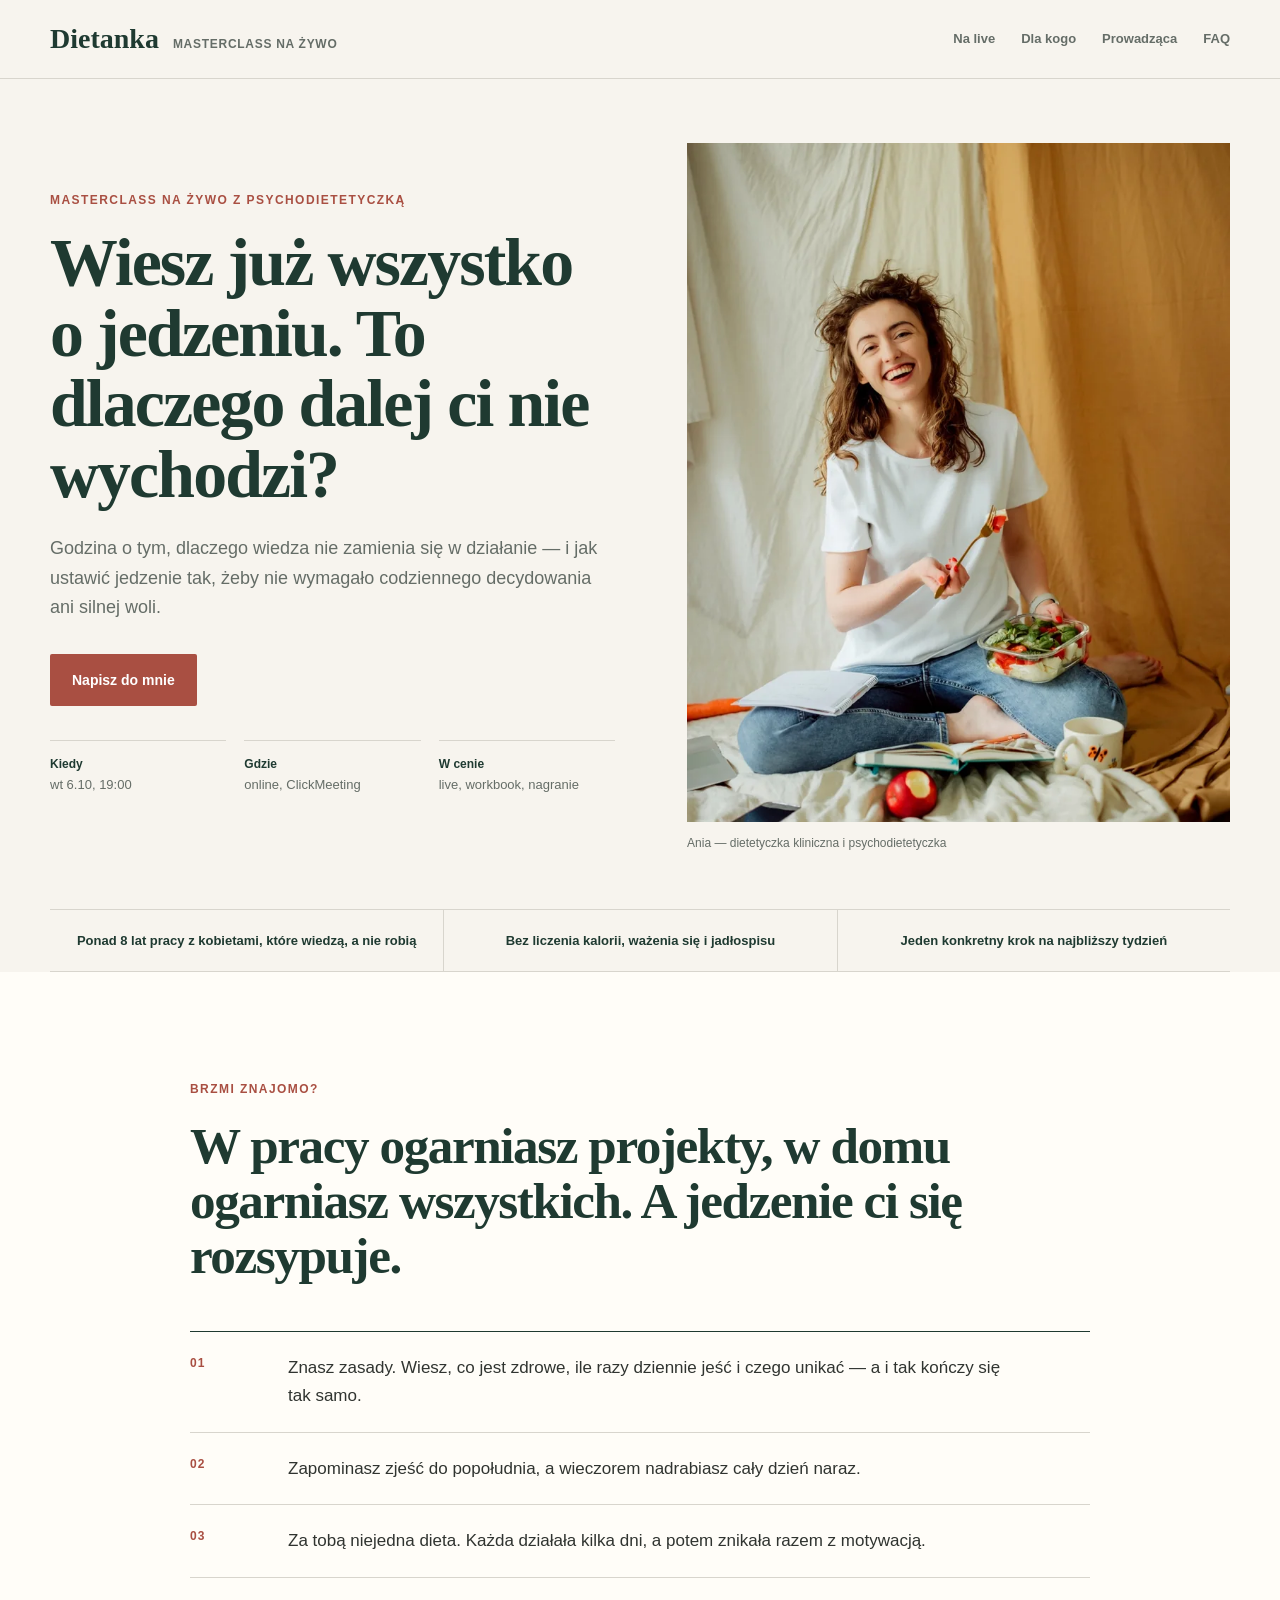
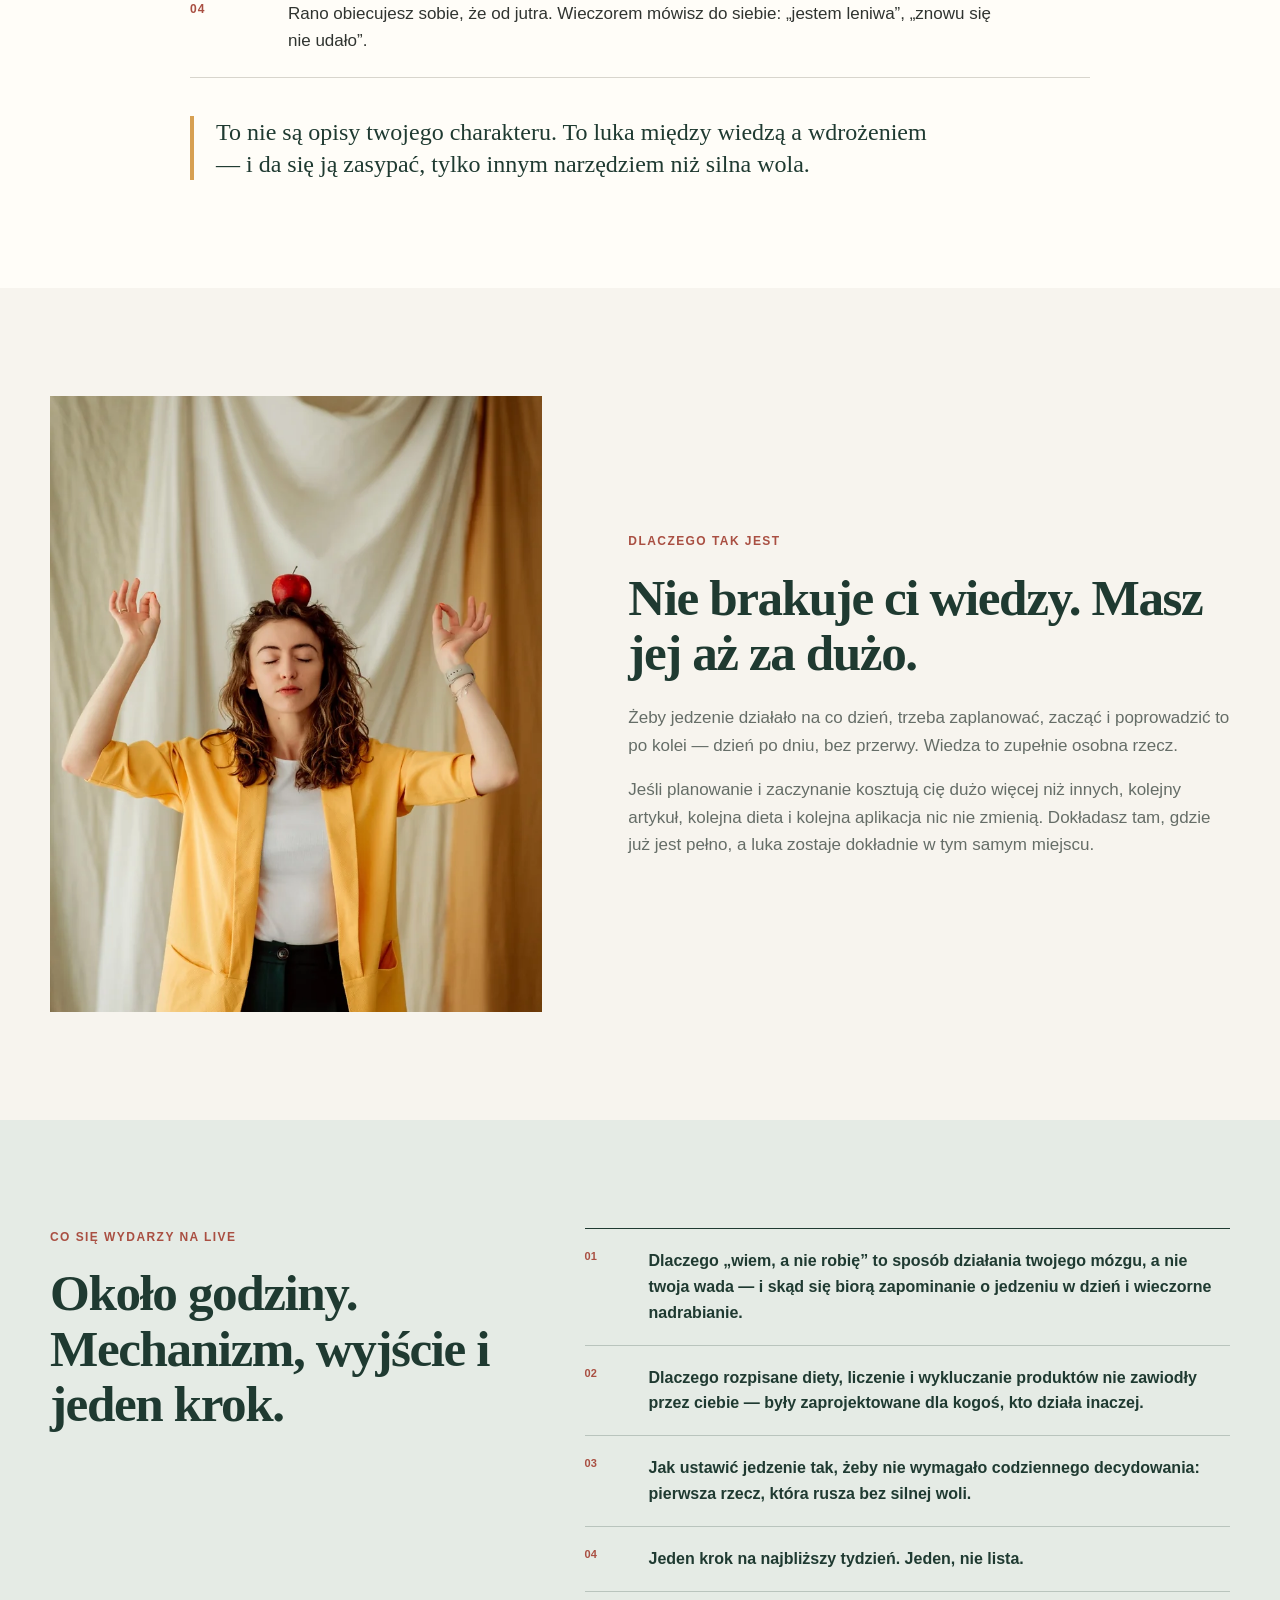
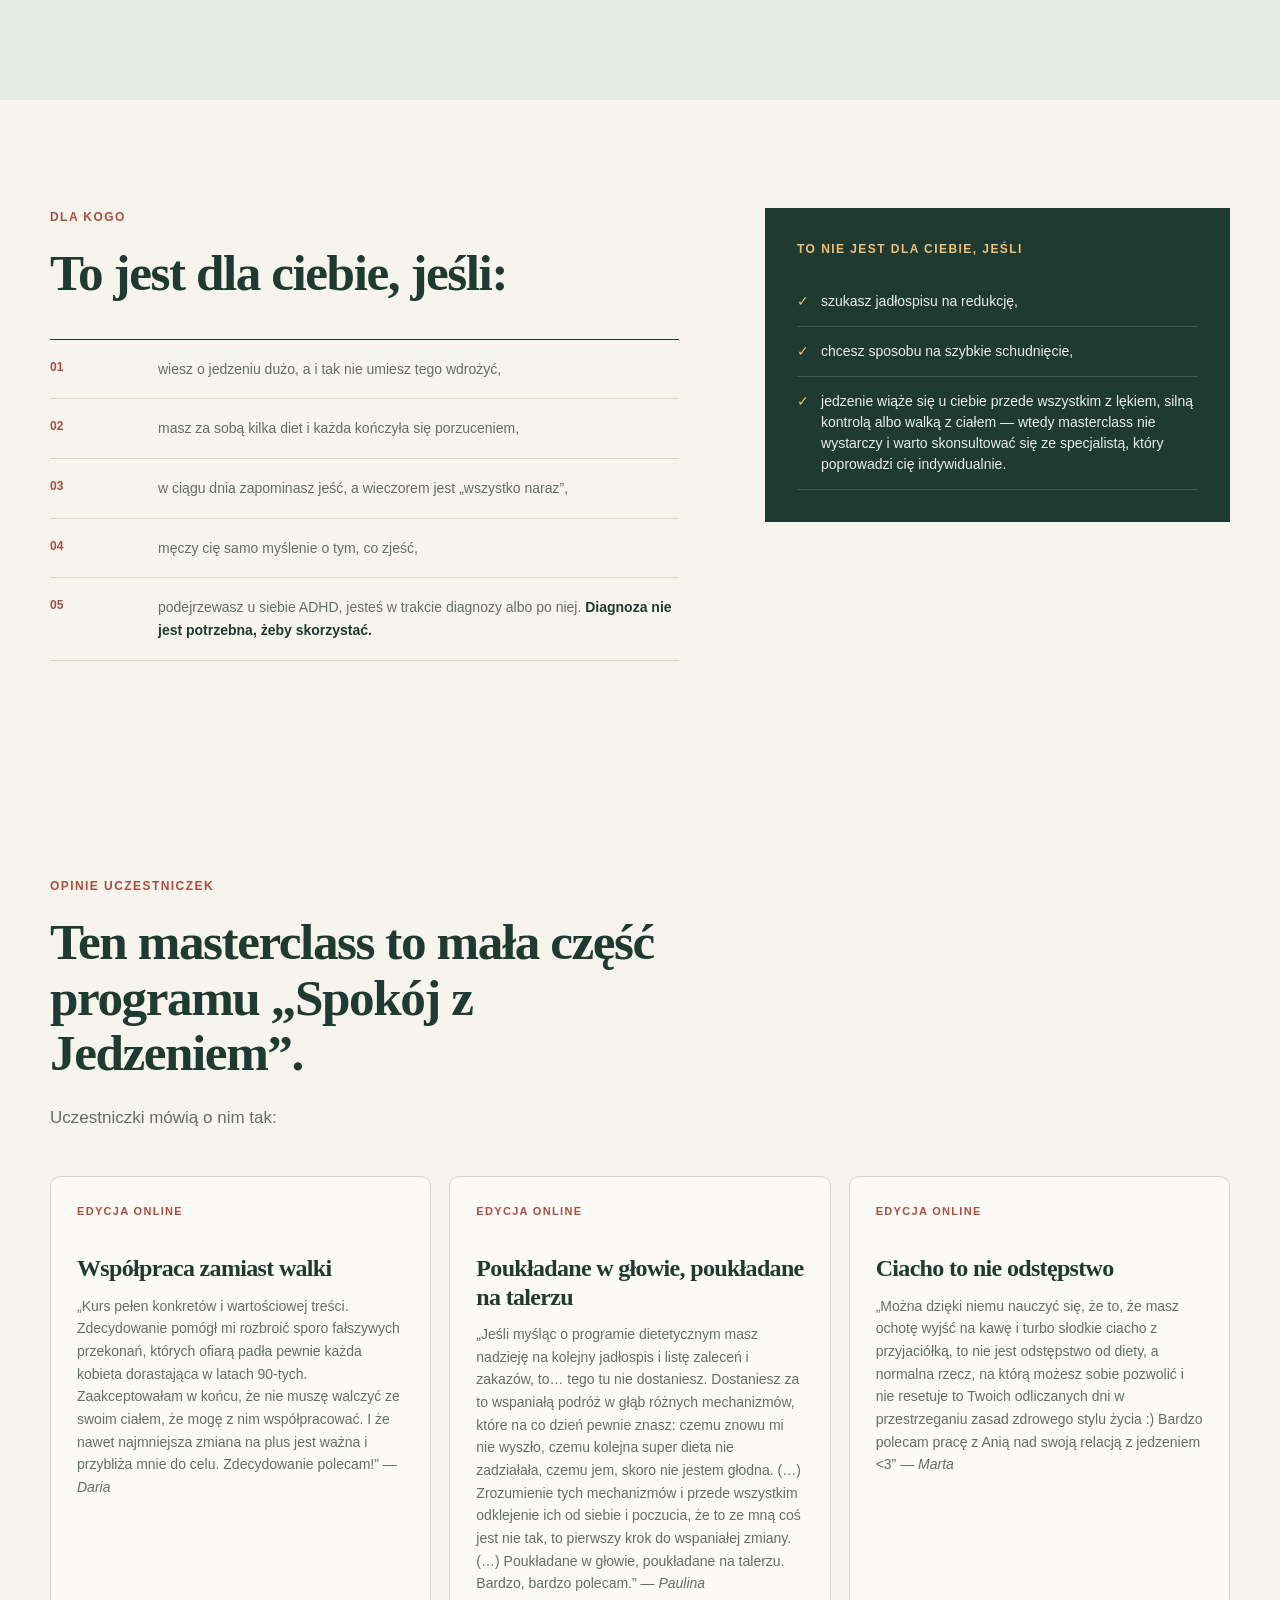
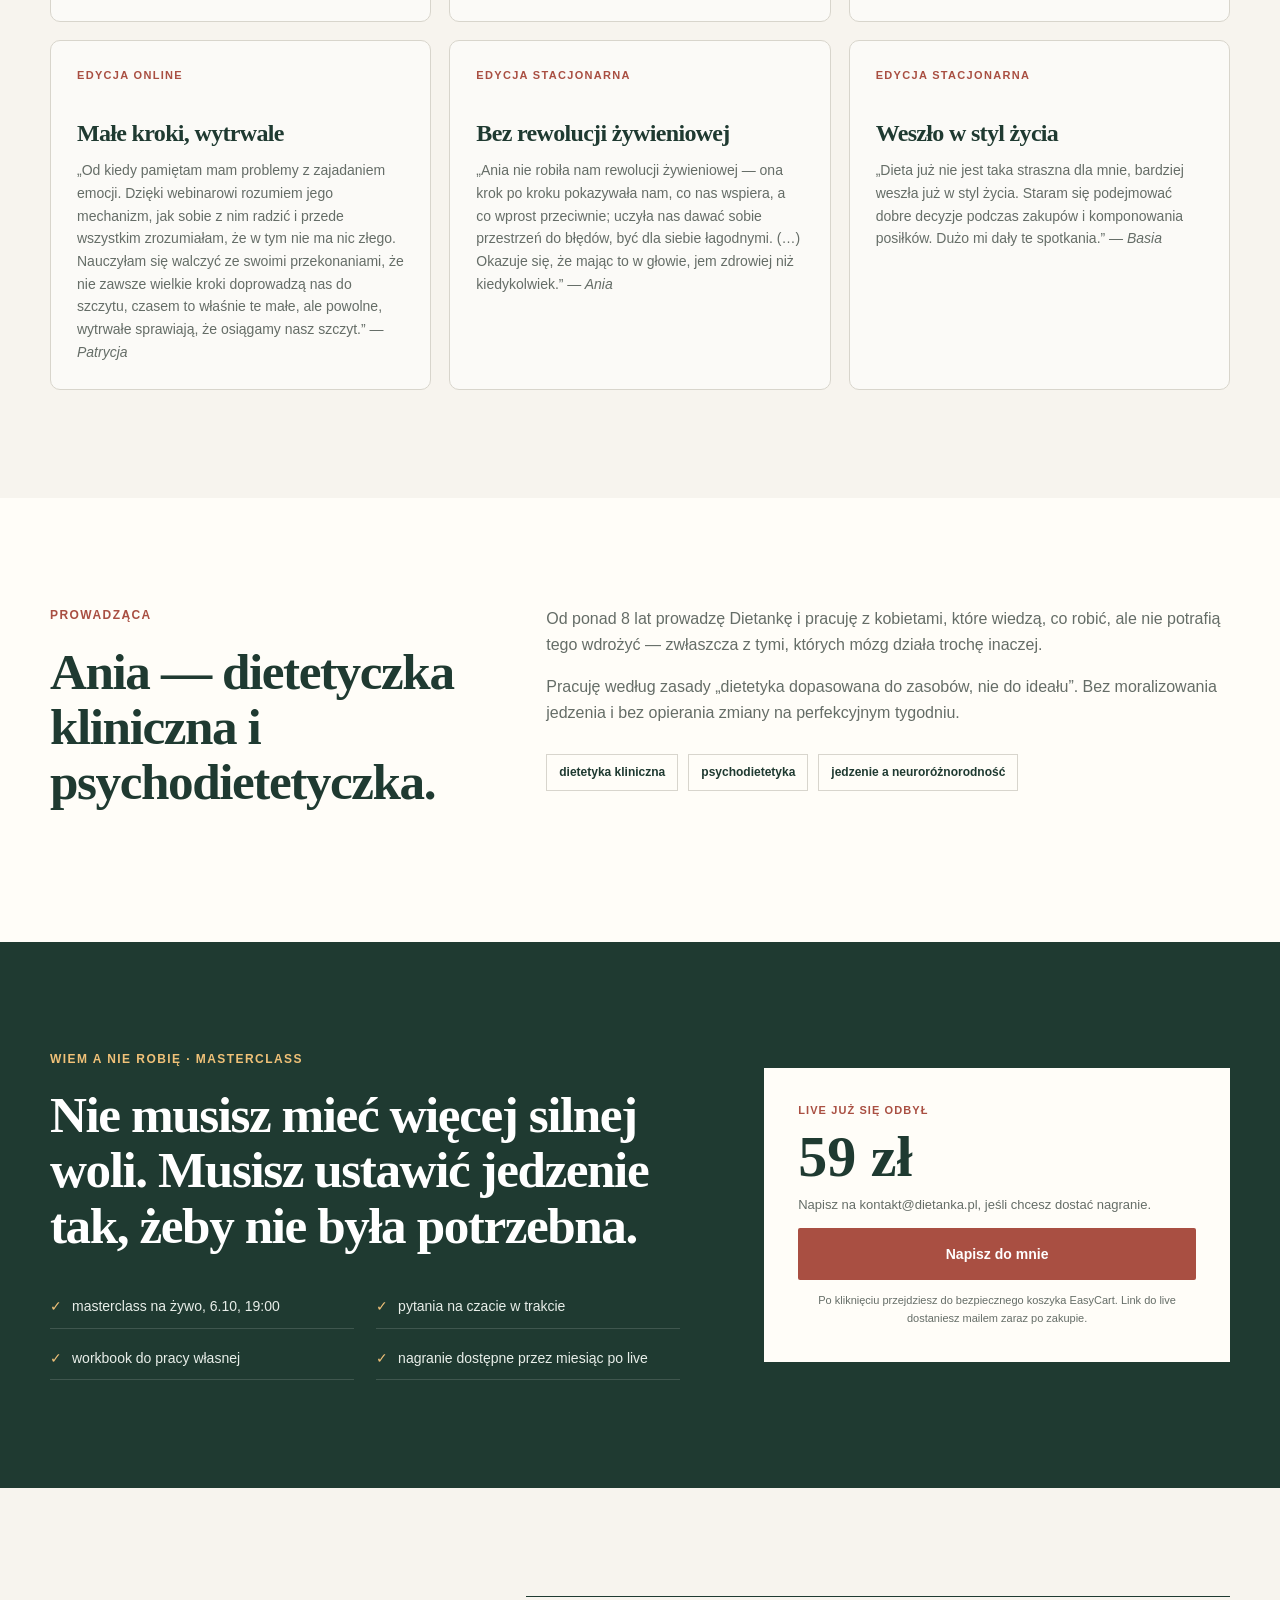
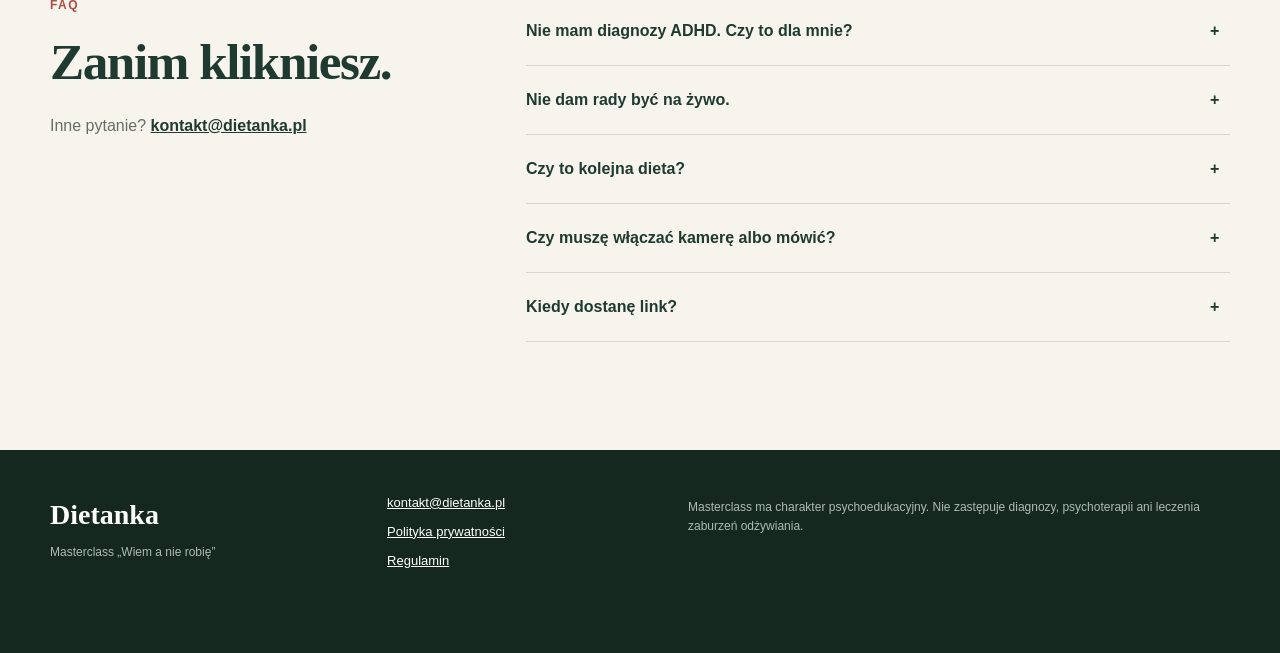
==== masterclass/index.html @ 32887869 "Dodaj landing masterclassu Wiem a nie robię (6.10)" ====
<!doctype html>
<html lang="pl">
<head>
  <meta charset="utf-8">
  <meta name="viewport" content="width=device-width, initial-scale=1">
  <meta name="theme-color" content="#1f3a31">
  <meta name="description" content="Masterclass na żywo z psychodietetyczką: dlaczego wiesz, co jeść, a dalej ci nie wychodzi. Wtorek 6.10, 19:00, online. 59 zł z workbookiem i nagraniem.">
  <meta property="og:title" content="Wiesz już wszystko o jedzeniu. To dlaczego dalej ci nie wychodzi?">
  <meta property="og:description" content="Masterclass na żywo · wt 6.10, 19:00 · online · 59 zł (workbook i nagranie w cenie).">
  <meta property="og:type" content="website">
  <meta property="og:image" content="https://ankasad-gif.github.io/szj/assets/ania-hero-1024.webp">
  <title>Wiem a nie robię — masterclass na żywo | Dietanka</title>
  <style>
:root {
  --bg: #f7f4ee;
  --paper: #fffdf8;
  --ink: #1f3a31;
  --text: #303430;
  --muted: #656d67;
  --line: #d8d5cd;
  --accent: #a94f42;
  --accent-dark: #873e34;
  --honey: #d7a052;
  --soft-green: #e5ebe5;
  --display: "Iowan Old Style", "Palatino Linotype", "Book Antiqua", Georgia, serif;
  --sans: Inter, ui-sans-serif, -apple-system, BlinkMacSystemFont, "Segoe UI", sans-serif;
  --shell: min(100% - 64px, 1180px);
  --radius: 2px;
}

* { box-sizing: border-box; }
html { scroll-behavior: smooth; }
body {
  margin: 0;
  background: var(--bg);
  color: var(--text);
  font-family: var(--sans);
  line-height: 1.62;
  -webkit-font-smoothing: antialiased;
}
img { display: block; width: 100%; height: auto; }
a { color: inherit; }
button, input, textarea, select { font: inherit; }

.skip-link {
  position: fixed;
  z-index: 999;
  left: 16px;
  top: 16px;
  padding: 10px 14px;
  background: white;
  color: var(--ink);
  transform: translateY(-160%);
}
.skip-link:focus { transform: translateY(0); }

.shell { width: var(--shell); margin-inline: auto; }
.narrow-shell { max-width: 900px; }
.section { padding: 108px 0; }

.eyebrow {
  margin: 0 0 18px;
  color: var(--accent);
  font-size: 12px;
  font-weight: 800;
  letter-spacing: .12em;
  text-transform: uppercase;
}
.eyebrow-light { color: #f0c178; }
h1, h2, h3, p { margin-top: 0; }
h1, h2, h3 {
  color: var(--ink);
  font-family: var(--display);
  font-weight: 700;
  letter-spacing: -.028em;
}
h1 {
  max-width: 720px;
  margin-bottom: 24px;
  font-size: clamp(46px, 5.3vw, 74px);
  line-height: 1.04;
}
h2 {
  max-width: 760px;
  margin-bottom: 24px;
  font-size: clamp(34px, 4vw, 54px);
  line-height: 1.08;
}
h3 { font-size: 26px; line-height: 1.18; }

.site-header {
  position: relative;
  z-index: 20;
  border-bottom: 1px solid var(--line);
  background: rgba(247,244,238,.94);
  backdrop-filter: blur(8px);
}
.header-inner {
  display: flex;
  align-items: center;
  justify-content: space-between;
  min-height: 78px;
}
.brand { display: flex; align-items: baseline; gap: 14px; text-decoration: none; }
.brand-word { color: var(--ink); font-family: var(--display); font-size: 28px; font-weight: 700; }
.brand-sub { color: var(--muted); font-size: 12px; font-weight: 700; letter-spacing: .06em; text-transform: uppercase; }
.nav { display: flex; gap: 26px; }
.nav a { color: var(--muted); font-size: 13px; font-weight: 700; text-decoration: none; }
.nav a:hover { color: var(--ink); }

.hero { padding: 64px 0 0; }
.hero-grid {
  display: grid;
  grid-template-columns: minmax(0, 1.02fr) minmax(420px, .98fr);
  gap: 72px;
  align-items: center;
}
.hero-copy { padding: 44px 0 54px; }
.hero-lead {
  max-width: 650px;
  margin-bottom: 32px;
  color: var(--muted);
  font-size: 18px;
}
.button {
  display: inline-flex;
  align-items: center;
  justify-content: center;
  min-height: 52px;
  padding: 13px 22px;
  border: 0;
  border-radius: var(--radius);
  font-size: 14px;
  font-weight: 800;
  text-decoration: none;
  transition: transform .18s ease, background .18s ease;
}
.button:hover { transform: translateY(-2px); }
.button-primary { background: var(--accent); color: white; }
.button-primary:hover { background: var(--accent-dark); }
.button-wide { width: 100%; }
.hero-meta {
  display: grid;
  grid-template-columns: repeat(3, 1fr);
  gap: 18px;
  margin: 34px 0 0;
  padding: 0;
  list-style: none;
}
.hero-meta li { padding-top: 14px; border-top: 1px solid var(--line); }
.hero-meta strong, .hero-meta span { display: block; }
.hero-meta strong { color: var(--ink); font-size: 12px; }
.hero-meta span { color: var(--muted); font-size: 13px; }
.hero-visual { margin: 0; }
.hero-visual picture { display: block; overflow: hidden; aspect-ratio: 4 / 5; background: #e9e4db; }
.hero-visual img { height: 100%; object-fit: cover; object-position: 50% 40%; }
.hero-visual figcaption { padding: 12px 0 0; color: var(--muted); font-size: 12px; }
.credibility {
  display: grid;
  grid-template-columns: repeat(3, 1fr);
  margin-top: 56px;
  border-top: 1px solid var(--line);
  border-bottom: 1px solid var(--line);
}
.credibility span {
  padding: 20px 22px;
  color: var(--ink);
  font-size: 13px;
  font-weight: 750;
  text-align: center;
}
.credibility span + span { border-left: 1px solid var(--line); }

.problem { background: var(--paper); }
.problem h2 { max-width: 820px; }
.scenario-list { margin-top: 48px; border-top: 1px solid var(--ink); }
.scenario-list article {
  display: grid;
  grid-template-columns: 70px 1fr;
  gap: 28px;
  align-items: start;
  padding: 22px 0;
  border-bottom: 1px solid var(--line);
}
.scenario-list span { color: var(--accent); font-size: 12px; font-weight: 800; letter-spacing: .08em; }
.scenario-list p { max-width: 720px; margin: 0; font-size: 17px; }
.relief {
  max-width: 760px;
  margin: 38px 0 0;
  padding-left: 22px;
  border-left: 4px solid var(--honey);
  color: var(--ink);
  font-family: var(--display);
  font-size: 24px;
  line-height: 1.35;
}

.method-grid {
  display: grid;
  grid-template-columns: minmax(380px, .9fr) minmax(0, 1.1fr);
  gap: 86px;
  align-items: center;
}
.method-photo { margin: 0; }
.method-photo picture { display: block; overflow: hidden; aspect-ratio: 4 / 5; background: #eee7db; }
.method-photo img { height: 100%; object-fit: cover; object-position: 50% 35%; }
.section-lead { max-width: 680px; color: var(--muted); font-size: 17px; }
.method-steps { margin: 38px 0 0; padding: 0; list-style: none; border-top: 1px solid var(--ink); }
.method-steps li {
  display: grid;
  grid-template-columns: 44px 1fr;
  gap: 18px;
  padding: 18px 0;
  border-bottom: 1px solid var(--line);
}
.method-steps > li > span { color: var(--accent); font-size: 12px; font-weight: 800; }
.method-steps strong { display: block; color: var(--ink); font-size: 15px; }
.method-steps p { margin: 2px 0 0; color: var(--muted); font-size: 14px; }

.outcomes { background: var(--soft-green); }
.outcomes-grid { display: grid; grid-template-columns: .82fr 1.18fr; gap: 86px; align-items: start; }
.outcome-list { border-top: 1px solid var(--ink); }
.outcome-list article { display: grid; grid-template-columns: 48px 1fr; gap: 16px; padding: 19px 0; border-bottom: 1px solid rgba(31,58,49,.22); }
.outcome-list span { color: var(--accent); font-size: 11px; font-weight: 800; }
.outcome-list p { margin: 0; color: var(--ink); font-weight: 700; }

.proof { background: var(--bg); }
.proof-head { display: grid; grid-template-columns: 1.2fr .8fr; gap: 60px; align-items: end; }
.prototype-note {
  margin: 0;
  padding: 16px 18px;
  border: 1px dashed #a66b60;
  background: #fff8f5;
  color: #7e4e45;
  font-size: 13px;
}
.proof-grid { display: grid; grid-template-columns: repeat(3, 1fr); gap: 18px; margin-top: 44px; }
.proof-grid article { min-height: 230px; padding: 26px; border: 1px solid #d8d5cc; border-radius: 10px; background: rgba(255,255,255,.55); }
.proof-grid article > span { display: block; margin-bottom: 34px; color: var(--accent); font-size: 11px; font-weight: 800; letter-spacing: .12em; }
.proof-grid h3 { margin-bottom: 12px; font-size: 24px; }
.proof-grid p { margin: 0; color: var(--muted); font-size: 14px; }

.program { background: var(--paper); }
.program-grid { display: grid; grid-template-columns: .72fr 1.28fr; gap: 80px; align-items: start; }
.program-intro { position: sticky; top: 36px; }
.program-intro > p:not(.eyebrow) { color: var(--muted); }
.program-list { border-top: 1px solid var(--ink); }
.program-list details { border-bottom: 1px solid var(--line); }
.program-list summary {
  display: grid;
  grid-template-columns: 42px 1fr 58px 20px;
  gap: 14px;
  align-items: center;
  padding: 21px 0;
  color: var(--ink);
  font-weight: 750;
  cursor: pointer;
  list-style: none;
}
.program-list summary::-webkit-details-marker { display: none; }
.program-no, .program-date { color: var(--muted); font-size: 11px; }
.plus { font-size: 20px; font-weight: 400; text-align: right; }
.program-list details > div { padding: 0 78px 22px 56px; color: var(--muted); font-size: 14px; }
.program-list details > div p { margin: 0; }

.participation { background: var(--bg); }
.participation-grid { display: grid; grid-template-columns: 1.15fr .85fr; gap: 86px; align-items: start; }
.timeline { margin-top: 38px; border-top: 1px solid var(--ink); }
.timeline > div { display: grid; grid-template-columns: 86px 1fr; gap: 22px; padding: 18px 0; border-bottom: 1px solid var(--line); }
.timeline time { color: var(--accent); font-size: 12px; font-weight: 800; }
.timeline p { margin: 0; color: var(--muted); font-size: 14px; }
.timeline strong { color: var(--ink); }
.safety-panel { padding: 32px; background: var(--ink); color: #e9efeb; }
.safety-panel .eyebrow { color: #f0c178; }
.safety-panel ul { margin: 0; padding: 0; list-style: none; }
.safety-panel li { padding: 14px 0 14px 24px; border-bottom: 1px solid rgba(255,255,255,.16); position: relative; font-size: 14px; }
.safety-panel li::before { content: "✓"; position: absolute; left: 0; color: #f0c178; }

.about { background: var(--paper); }
.about-grid { display: grid; grid-template-columns: .75fr 1.25fr; gap: 86px; align-items: start; }
.about-copy > p { max-width: 760px; color: var(--muted); font-size: 16px; }
.credential-row { display: flex; flex-wrap: wrap; gap: 10px; margin-top: 28px; }
.credential-row span { padding: 8px 12px; border: 1px solid var(--line); color: var(--ink); font-size: 12px; font-weight: 750; }

.pricing { background: var(--ink); color: #e8eee9; }
.pricing-grid { display: grid; grid-template-columns: 1.15fr minmax(360px, .85fr); gap: 84px; align-items: center; }
.pricing h2 { color: white; }
.pricing-copy ul { display: grid; grid-template-columns: repeat(2, minmax(0,1fr)); gap: 8px 22px; margin: 32px 0 0; padding: 0; list-style: none; }
.pricing-copy li { padding: 10px 0 10px 22px; border-bottom: 1px solid rgba(255,255,255,.14); position: relative; font-size: 14px; }
.pricing-copy li::before { content: "✓"; position: absolute; left: 0; color: #f0c178; }
.price-card { padding: 34px; background: var(--paper); color: var(--text); }
.price-label { margin-bottom: 8px; color: var(--accent); font-size: 11px; font-weight: 800; letter-spacing: .1em; text-transform: uppercase; }
.price-row { display: flex; align-items: baseline; gap: 16px; margin-bottom: 8px; }
.price-row s { color: var(--muted); font-size: 18px; }
.price-row strong { color: var(--ink); font-family: var(--display); font-size: 58px; line-height: 1; }
.price-meta { color: var(--muted); font-size: 13px; }
.checkout-note { margin: 12px 0 0; color: var(--muted); font-size: 11px; text-align: center; }

.faq { background: var(--bg); }
.faq-grid { display: grid; grid-template-columns: .72fr 1.28fr; gap: 80px; align-items: start; }
.faq-heading { position: sticky; top: 36px; }
.faq-heading > p:not(.eyebrow) { color: var(--muted); }
.faq-heading a { color: var(--ink); font-weight: 800; }
.faq-list { border-top: 1px solid var(--ink); }
.faq-list details { border-bottom: 1px solid var(--line); }
.faq-list summary { display: grid; grid-template-columns: 1fr 20px; gap: 18px; padding: 21px 0; color: var(--ink); font-weight: 750; cursor: pointer; list-style: none; }
.faq-list summary::-webkit-details-marker { display: none; }
.faq-list details p { margin: 0; padding: 0 42px 22px 0; color: var(--muted); font-size: 14px; }

.footer { padding: 42px 0 82px; background: #14281f; color: #aebbb2; }
.footer-grid { display: grid; grid-template-columns: .8fr .7fr 1.5fr; gap: 48px; align-items: start; }
.footer .brand-word { color: white; }
.footer p { margin: 6px 0 0; font-size: 12px; }
.footer-grid > div:nth-child(2) { display: flex; flex-direction: column; gap: 8px; }
.footer a { color: white; font-size: 13px; }
.mobile-buy-bar { display: none; }

@media (max-width: 980px) {
  :root { --shell: min(100% - 40px, 900px); }
  .nav { display: none; }
  .hero-grid { grid-template-columns: 1fr 1fr; gap: 42px; }
  .hero-meta { grid-template-columns: 1fr; gap: 8px; }
  .hero-meta li { display: grid; grid-template-columns: 90px 1fr; gap: 10px; }
  .method-grid, .outcomes-grid, .program-grid, .participation-grid, .about-grid, .faq-grid { gap: 50px; }
  .proof-grid { grid-template-columns: 1fr; }
  .proof-grid article { min-height: auto; }
}

@media (max-width: 820px) {
  :root { --shell: min(100% - 30px, 700px); }
  body { padding-bottom: 74px; }
  .section { padding: 82px 0; }
  .header-inner { min-height: 66px; }
  .brand-sub { display: none; }
  .hero { padding-top: 32px; }
  .hero-grid,
  .method-grid,
  .outcomes-grid,
  .program-grid,
  .participation-grid,
  .about-grid,
  .pricing-grid,
  .faq-grid,
  .proof-head { grid-template-columns: 1fr; }
  .hero-copy { padding: 20px 0 16px; }
  h1 { font-size: clamp(42px, 12vw, 58px); line-height: 1.04; }
  h2 { font-size: clamp(32px, 9vw, 44px); line-height: 1.1; }
  .hero-lead { font-size: 16px; }
  .hero-visual { margin-top: 10px; }
  .hero-visual picture { aspect-ratio: 4 / 5; }
  .credibility { grid-template-columns: 1fr; margin-top: 34px; }
  .credibility span { text-align: left; }
  .credibility span + span { border-left: 0; border-top: 1px solid var(--line); }
  .scenario-list article { grid-template-columns: 42px 1fr; gap: 14px; }
  .relief { font-size: 21px; }
  .method-photo { order: 2; }
  .method-copy { order: 1; }
  .outcomes-grid, .program-grid, .participation-grid, .about-grid, .faq-grid { gap: 38px; }
  .program-intro, .faq-heading { position: static; }
  .program-list summary { grid-template-columns: 34px 1fr 48px 18px; gap: 8px; font-size: 14px; }
  .program-list details > div { padding: 0 34px 20px 42px; }
  .timeline > div { grid-template-columns: 72px 1fr; }
  .pricing-grid { gap: 42px; }
  .pricing-copy ul { grid-template-columns: 1fr; }
  .footer-grid { grid-template-columns: 1fr; gap: 24px; }
  .mobile-buy-bar {
    position: fixed;
    z-index: 80;
    left: 0;
    right: 0;
    bottom: 0;
    display: flex;
    align-items: center;
    justify-content: space-between;
    gap: 12px;
    padding: 10px 14px calc(10px + env(safe-area-inset-bottom));
    background: rgba(255,253,248,.97);
    border-top: 1px solid var(--line);
    transform: translateY(120%);
    transition: transform .22s ease;
  }
  .mobile-buy-bar.is-visible { transform: translateY(0); }
  .mobile-buy-bar div { display: flex; flex-direction: column; }
  .mobile-buy-bar small { color: var(--muted); font-size: 10px; }
  .mobile-buy-bar strong { color: var(--ink); font-family: var(--display); font-size: 24px; line-height: 1.1; }
  .mobile-buy-bar .button { min-height: 46px; padding: 10px 18px; }
}

@media (max-width: 520px) {
  :root { --shell: min(100% - 24px, 480px); }
  .section { padding: 70px 0; }
  .brand-word { font-size: 25px; }
  .hero-meta li { grid-template-columns: 76px 1fr; }
  .proof-grid { gap: 12px; }
  .proof-grid article { padding: 22px; }
  .price-card { padding: 26px 22px; }
  .price-row strong { font-size: 52px; }
}

@media (prefers-reduced-motion: reduce) {
  html { scroll-behavior: auto; }
  *, *::before, *::after { transition-duration: .01ms !important; animation-duration: .01ms !important; }
}

/* rozwinięcia programu — punkty ze story-grafik */
.program-list details ul.program-points { margin: 0 0 14px; padding: 0 20px 0 38px; list-style: disc; color: var(--muted); font-size: 14px; display: grid; gap: 6px; }
.program-list details ul.program-points li { line-height: 1.55; }
.program-list details .program-takeaway { margin: 0; padding: 0 20px 20px 20px; font-size: 14px; color: var(--muted); }
.program-list details .program-takeaway strong { color: var(--ink); }


.participation-grid { align-items: start; }
.safety-panel li { line-height: 1.5; }
.outcome-list p { font-weight: 600; }
.proof-head .section-lead { margin: 0; }
</style>
</head>
<body>
  <a class="skip-link" href="#main">Przejdź do treści</a>

  <header class="site-header">
    <div class="shell header-inner">
      <a class="brand" href="#top" aria-label="Dietanka — początek strony">
        <span class="brand-word">Dietanka</span>
        <span class="brand-sub">Masterclass na żywo</span>
      </a>
      <nav class="nav" aria-label="Główna nawigacja">
        <a href="#co-sie-wydarzy">Na live</a>
        <a href="#dla-kogo">Dla kogo</a>
        <a href="#ania">Prowadząca</a>
        <a href="#faq">FAQ</a>
      </nav>
    </div>
  </header>

  <main id="main">
    <section class="hero" id="top">
      <div class="shell hero-grid">
        <div class="hero-copy">
          <p class="eyebrow">Masterclass na żywo z psychodietetyczką</p>
          <h1>Wiesz już wszystko o jedzeniu. To dlaczego dalej ci nie wychodzi?</h1>
          <p class="hero-lead">Godzina o tym, dlaczego wiedza nie zamienia się w działanie — i jak ustawić jedzenie tak, żeby nie wymagało codziennego decydowania ani silnej woli.</p>

          <a class="button button-primary" href="https://cart.easy.tools/checkout/45331335/wiem-a-nie-robie-masterclass" data-cta="hero">Chcę być na live — 59 zł</a>

          <ul class="hero-meta" aria-label="Najważniejsze informacje">
            <li><strong>Kiedy</strong><span>wt 6.10, 19:00</span></li>
            <li><strong>Gdzie</strong><span>online, ClickMeeting</span></li>
            <li><strong>W cenie</strong><span>live, workbook, nagranie</span></li>
          </ul>
        </div>

        <figure class="hero-visual">
          <picture>
            <source type="image/webp" srcset="../assets/ania-hero-480.webp 480w, ../assets/ania-hero-768.webp 768w, ../assets/ania-hero-1024.webp 1024w" sizes="(max-width: 820px) 100vw, 48vw">
            <img src="../assets/ania-hero.jpg" alt="Ania, prowadząca masterclass, uśmiecha się podczas posiłku" width="1024" height="1536" fetchpriority="high">
          </picture>
          <figcaption>Ania — dietetyczka kliniczna i psychodietetyczka</figcaption>
        </figure>
      </div>

      <div class="shell credibility" aria-label="Najważniejsze informacje o masterclassie">
        <span>Ponad 8 lat pracy z kobietami, które wiedzą, a nie robią</span>
        <span>Bez liczenia kalorii, ważenia się i jadłospisu</span>
        <span>Jeden konkretny krok na najbliższy tydzień</span>
      </div>
    </section>

    <section class="section problem" id="problem">
      <div class="shell narrow-shell">
        <p class="eyebrow">Brzmi znajomo?</p>
        <h2>W pracy ogarniasz projekty, w domu ogarniasz wszystkich. A jedzenie ci się rozsypuje.</h2>
        <div class="scenario-list">
          <article><span>01</span><p>Znasz zasady. Wiesz, co jest zdrowe, ile razy dziennie jeść i czego unikać — a i tak kończy się tak samo.</p></article>
          <article><span>02</span><p>Zapominasz zjeść do popołudnia, a wieczorem nadrabiasz cały dzień naraz.</p></article>
          <article><span>03</span><p>Za tobą niejedna dieta. Każda działała kilka dni, a potem znikała razem z motywacją.</p></article>
          <article><span>04</span><p>Rano obiecujesz sobie, że od jutra. Wieczorem mówisz do siebie: „jestem leniwa”, „znowu się nie udało”.</p></article>
        </div>
        <p class="relief">To nie są opisy twojego charakteru. To luka między wiedzą a wdrożeniem — i da się ją zasypać, tylko innym narzędziem niż silna wola.</p>
      </div>
    </section>

    <section class="section method" id="mechanizm">
      <div class="shell method-grid">
        <figure class="method-photo">
          <picture>
            <source type="image/webp" srcset="../assets/ania-balance-480.webp 480w, ../assets/ania-balance-768.webp 768w, ../assets/ania-balance-1024.webp 1024w" sizes="(max-width: 860px) 100vw, 43vw">
            <img src="../assets/ania-balance.jpg" alt="Ania stoi z jabłkiem na głowie" width="1024" height="1536" loading="lazy">
          </picture>
        </figure>

        <div class="method-copy">
          <p class="eyebrow">Dlaczego tak jest</p>
          <h2>Nie brakuje ci wiedzy. Masz jej aż za dużo.</h2>
          <p class="section-lead">Żeby jedzenie działało na co dzień, trzeba zaplanować, zacząć i poprowadzić to po kolei — dzień po dniu, bez przerwy. Wiedza to zupełnie osobna rzecz.</p>
          <p class="section-lead">Jeśli planowanie i zaczynanie kosztują cię dużo więcej niż innych, kolejny artykuł, kolejna dieta i kolejna aplikacja nic nie zmienią. Dokładasz tam, gdzie już jest pełno, a luka zostaje dokładnie w tym samym miejscu.</p>
        </div>
      </div>
    </section>

    <section class="section outcomes" id="co-sie-wydarzy">
      <div class="shell outcomes-grid">
        <div>
          <p class="eyebrow">Co się wydarzy na live</p>
          <h2>Około godziny. Mechanizm, wyjście i jeden krok.</h2>
        </div>
        <div class="outcome-list">
          <article><span>01</span><p>Dlaczego „wiem, a nie robię” to sposób działania twojego mózgu, a nie twoja wada — i skąd się biorą zapominanie o jedzeniu w dzień i wieczorne nadrabianie.</p></article>
          <article><span>02</span><p>Dlaczego rozpisane diety, liczenie i wykluczanie produktów nie zawiodły przez ciebie — były zaprojektowane dla kogoś, kto działa inaczej.</p></article>
          <article><span>03</span><p>Jak ustawić jedzenie tak, żeby nie wymagało codziennego decydowania: pierwsza rzecz, która rusza bez silnej woli.</p></article>
          <article><span>04</span><p>Jeden krok na najbliższy tydzień. Jeden, nie lista.</p></article>
        </div>
      </div>
    </section>

    <section class="section participation" id="dla-kogo">
      <div class="shell participation-grid">
        <div>
          <p class="eyebrow">Dla kogo</p>
          <h2>To jest dla ciebie, jeśli:</h2>
          <div class="timeline">
            <div><time>01</time><p>wiesz o jedzeniu dużo, a i tak nie umiesz tego wdrożyć,</p></div>
            <div><time>02</time><p>masz za sobą kilka diet i każda kończyła się porzuceniem,</p></div>
            <div><time>03</time><p>w ciągu dnia zapominasz jeść, a wieczorem jest „wszystko naraz”,</p></div>
            <div><time>04</time><p>męczy cię samo myślenie o tym, co zjeść,</p></div>
            <div><time>05</time><p>podejrzewasz u siebie ADHD, jesteś w trakcie diagnozy albo po niej. <strong>Diagnoza nie jest potrzebna, żeby skorzystać.</strong></p></div>
          </div>
        </div>
        <aside class="safety-panel" aria-label="Dla kogo to nie jest">
          <p class="eyebrow">To nie jest dla ciebie, jeśli</p>
          <ul>
            <li>szukasz jadłospisu na redukcję,</li>
            <li>chcesz sposobu na szybkie schudnięcie,</li>
            <li>jedzenie wiąże się u ciebie przede wszystkim z lękiem, silną kontrolą albo walką z ciałem — wtedy masterclass nie wystarczy i warto skonsultować się ze specjalistą, który poprowadzi cię indywidualnie.</li>
          </ul>
        </aside>
      </div>
    </section>

    <section class="section proof" aria-labelledby="proof-title">
      <div class="shell">
        <div class="proof-head">
          <div>
            <p class="eyebrow">Opinie uczestniczek</p>
            <h2 id="proof-title">Ten masterclass to mała część programu „Spokój z Jedzeniem”.</h2>
            <p class="section-lead">Uczestniczki mówią o nim tak:</p>
          </div>
        </div>
        <div class="proof-grid">
          <article><span>EDYCJA ONLINE</span><h3>Współpraca zamiast walki</h3><p>„Kurs pełen konkretów i wartościowej treści. Zdecydowanie pomógł mi rozbroić sporo fałszywych przekonań, których ofiarą padła pewnie każda kobieta dorastająca w latach 90-tych. Zaakceptowałam w końcu, że nie muszę walczyć ze swoim ciałem, że mogę z nim współpracować. I że nawet najmniejsza zmiana na plus jest ważna i przybliża mnie do celu. Zdecydowanie polecam!” <em>— Daria</em></p></article>
          <article><span>EDYCJA ONLINE</span><h3>Poukładane w głowie, poukładane na talerzu</h3><p>„Jeśli myśląc o programie dietetycznym masz nadzieję na kolejny jadłospis i listę zaleceń i zakazów, to… tego tu nie dostaniesz. Dostaniesz za to wspaniałą podróż w głąb różnych mechanizmów, które na co dzień pewnie znasz: czemu znowu mi nie wyszło, czemu kolejna super dieta nie zadziałała, czemu jem, skoro nie jestem głodna. (…) Zrozumienie tych mechanizmów i przede wszystkim odklejenie ich od siebie i poczucia, że to ze mną coś jest nie tak, to pierwszy krok do wspaniałej zmiany. (…) Poukładane w głowie, poukładane na talerzu. Bardzo, bardzo polecam.” <em>— Paulina</em></p></article>
          <article><span>EDYCJA ONLINE</span><h3>Ciacho to nie odstępstwo</h3><p>„Można dzięki niemu nauczyć się, że to, że masz ochotę wyjść na kawę i turbo słodkie ciacho z przyjaciółką, to nie jest odstępstwo od diety, a normalna rzecz, na którą możesz sobie pozwolić i nie resetuje to Twoich odliczanych dni w przestrzeganiu zasad zdrowego stylu życia :) Bardzo polecam pracę z Anią nad swoją relacją z jedzeniem &lt;3” <em>— Marta</em></p></article>
          <article><span>EDYCJA ONLINE</span><h3>Małe kroki, wytrwale</h3><p>„Od kiedy pamiętam mam problemy z zajadaniem emocji. Dzięki webinarowi rozumiem jego mechanizm, jak sobie z nim radzić i przede wszystkim zrozumiałam, że w tym nie ma nic złego. Nauczyłam się walczyć ze swoimi przekonaniami, że nie zawsze wielkie kroki doprowadzą nas do szczytu, czasem to właśnie te małe, ale powolne, wytrwałe sprawiają, że osiągamy nasz szczyt.” <em>— Patrycja</em></p></article>
          <article><span>EDYCJA STACJONARNA</span><h3>Bez rewolucji żywieniowej</h3><p>„Ania nie robiła nam rewolucji żywieniowej — ona krok po kroku pokazywała nam, co nas wspiera, a co wprost przeciwnie; uczyła nas dawać sobie przestrzeń do błędów, być dla siebie łagodnymi. (…) Okazuje się, że mając to w głowie, jem zdrowiej niż kiedykolwiek.” <em>— Ania</em></p></article>
          <article><span>EDYCJA STACJONARNA</span><h3>Weszło w styl życia</h3><p>„Dieta już nie jest taka straszna dla mnie, bardziej weszła już w styl życia. Staram się podejmować dobre decyzje podczas zakupów i komponowania posiłków. Dużo mi dały te spotkania.” <em>— Basia</em></p></article>
        </div>
      </div>
    </section>

    <section class="section about" id="ania">
      <div class="shell about-grid">
        <div>
          <p class="eyebrow">Prowadząca</p>
          <h2>Ania — dietetyczka kliniczna i psychodietetyczka.</h2>
        </div>
        <div class="about-copy">
          <p>Od ponad 8 lat prowadzę Dietankę i pracuję z kobietami, które wiedzą, co robić, ale nie potrafią tego wdrożyć — zwłaszcza z tymi, których mózg działa trochę inaczej.</p>
          <p>Pracuję według zasady „dietetyka dopasowana do zasobów, nie do ideału”. Bez moralizowania jedzenia i bez opierania zmiany na perfekcyjnym tygodniu.</p>
          <div class="credential-row" aria-label="Obszary pracy">
            <span>dietetyka kliniczna</span>
            <span>psychodietetyka</span>
            <span>jedzenie a neuroróżnorodność</span>
          </div>
        </div>
      </div>
    </section>

    <section class="section pricing" id="cena">
      <div class="shell pricing-grid">
        <div class="pricing-copy">
          <p class="eyebrow eyebrow-light">Wiem a nie robię · masterclass</p>
          <h2>Nie musisz mieć więcej silnej woli. Musisz ustawić jedzenie tak, żeby nie była potrzebna.</h2>
          <ul>
            <li>masterclass na żywo, 6.10, 19:00</li>
            <li>pytania na czacie w trakcie</li>
            <li>workbook do pracy własnej</li>
            <li>nagranie dostępne przez miesiąc po live</li>
          </ul>
        </div>

        <div class="price-card">
          <p class="price-label">Masterclass na żywo</p>
          <div class="price-row"><strong>59 zł</strong></div>
          <p class="price-meta">wtorek 6.10 · 19:00 · online (ClickMeeting)</p>
          <a class="button button-primary button-wide" href="https://cart.easy.tools/checkout/45331335/wiem-a-nie-robie-masterclass" data-cta="price">Zapisuję się — 59 zł</a>
          <p class="checkout-note">Po kliknięciu przejdziesz do bezpiecznego koszyka EasyCart. Link do live dostaniesz mailem zaraz po zakupie.</p>
        </div>
      </div>
    </section>

    <section class="section faq" id="faq">
      <div class="shell faq-grid">
        <div class="faq-heading">
          <p class="eyebrow">FAQ</p>
          <h2>Zanim klikniesz.</h2>
          <p>Inne pytanie? <a href="mailto:kontakt@dietanka.pl">kontakt@dietanka.pl</a></p>
        </div>
        <div class="faq-list">
          <details><summary>Nie mam diagnozy ADHD. Czy to dla mnie?<span aria-hidden="true">+</span></summary><p>Tak. Mówię o tym, jak działa wdrażanie nawyków i co je blokuje. Jeśli rozpoznajesz się w opisie powyżej, skorzystasz niezależnie od diagnozy.</p></details>
          <details><summary>Nie dam rady być na żywo.<span aria-hidden="true">+</span></summary><p>Dostaniesz nagranie, dostępne przez miesiąc po live, i workbook — możesz obejrzeć w swoim tempie.</p></details>
          <details><summary>Czy to kolejna dieta?<span aria-hidden="true">+</span></summary><p>Nie. Nie dostaniesz jadłospisu ani liczb do pilnowania. Dostaniesz sposób ustawienia jedzenia, który zdejmuje z ciebie codzienne decydowanie.</p></details>
          <details><summary>Czy muszę włączać kamerę albo mówić?<span aria-hidden="true">+</span></summary><p>Nie. Kamera i mikrofon zostają wyłączone, a pytania zadajesz na czacie — możesz też tylko słuchać.</p></details>
          <details><summary>Kiedy dostanę link?<span aria-hidden="true">+</span></summary><p>Zaraz po zakupie mailem. Workbook wyślę w dniu spotkania.</p></details>
        </div>
      </div>
    </section>
  </main>

  <footer class="footer">
    <div class="shell footer-grid">
      <div><span class="brand-word">Dietanka</span><p>Masterclass „Wiem a nie robię”</p></div>
      <div><a href="mailto:kontakt@dietanka.pl">kontakt@dietanka.pl</a><a href="https://app.easy.tools/policies/45331335">Polityka prywatności</a><a href="https://app.easy.tools/terms/45331335">Regulamin</a></div>
      <p>Masterclass ma charakter psychoedukacyjny. Nie zastępuje diagnozy, psychoterapii ani leczenia zaburzeń odżywiania.</p>
    </div>
  </footer>

  <aside class="mobile-buy-bar" id="mobileBuy" aria-label="Szybki zakup">
    <div><small>wt 6.10 · 19:00</small><strong>59 zł</strong></div>
    <a class="button button-primary" href="https://cart.easy.tools/checkout/45331335/wiem-a-nie-robie-masterclass" data-cta="mobile-sticky">Zapisuję się</a>
  </aside>

  <script>
(() => {
  /* ============================================================
     JEDYNE MIEJSCE DO UZUPEŁNIENIA: link do koszyka EasyCart.
     Wklej adres checkoutu produktu (np. https://cart.easy.tools/checkout/45331335/...)
     Dopóki jest pusty, przyciski przewijają do sekcji z ceną.
     ============================================================ */
  const CART_URL = "https://cart.easy.tools/checkout/45331335/wiem-a-nie-robie-masterclass";

  /* Po starcie live (6.10, 19:00 czasu polskiego = 17:00 UTC) przyciski zmieniają się na komunikat. */
  const LIVE_START = Date.UTC(2026, 9, 6, 17, 0, 0);

  const ctas = document.querySelectorAll('[data-cta]');
  if (CART_URL) ctas.forEach((a) => { a.href = CART_URL; });

  if (Date.now() >= LIVE_START) {
    const set = (sel, txt) => { const el = document.querySelector(sel); if (el) el.textContent = txt; };
    set('.price-label', 'Live już się odbył');
    set('.price-meta', 'Napisz na kontakt@dietanka.pl, jeśli chcesz dostać nagranie.');
    ctas.forEach((a) => { a.textContent = 'Napisz do mnie'; a.href = 'mailto:kontakt@dietanka.pl?subject=Nagranie%20masterclass'; });
    set('#mobileBuy small', 'Live już się odbył');
  }

  document.querySelectorAll('details').forEach((detail) => {
    detail.addEventListener('toggle', () => {
      const plus = detail.querySelector('summary > span:last-child');
      if (plus && (plus.textContent === '+' || plus.textContent === '−')) {
        plus.textContent = detail.open ? '−' : '+';
      }
    });
  });

  const mobileBar = document.querySelector('#mobileBuy');
  const trigger = document.querySelector('#mechanizm');
  const pricing = document.querySelector('#cena');
  if (mobileBar && trigger && pricing && 'IntersectionObserver' in window) {
    let passed = false, pricingVisible = false;
    const update = () => mobileBar.classList.toggle('is-visible', passed && !pricingVisible);
    new IntersectionObserver(([e]) => { passed = e.boundingClientRect.top < 0 && !e.isIntersecting; update(); }, { threshold: 0 }).observe(trigger);
    new IntersectionObserver(([e]) => { pricingVisible = e.isIntersecting; update(); }, { threshold: 0.12 }).observe(pricing);
  }

  ctas.forEach((cta) => {
    cta.addEventListener('click', () => {
      if (Array.isArray(window.dataLayer)) {
        window.dataLayer.push({ event: 'cta_click', placement: cta.dataset.cta, product: 'masterclass-wiem-a-nie-robie' });
      }
    });
  });
})();
  </script>
</body>
</html>
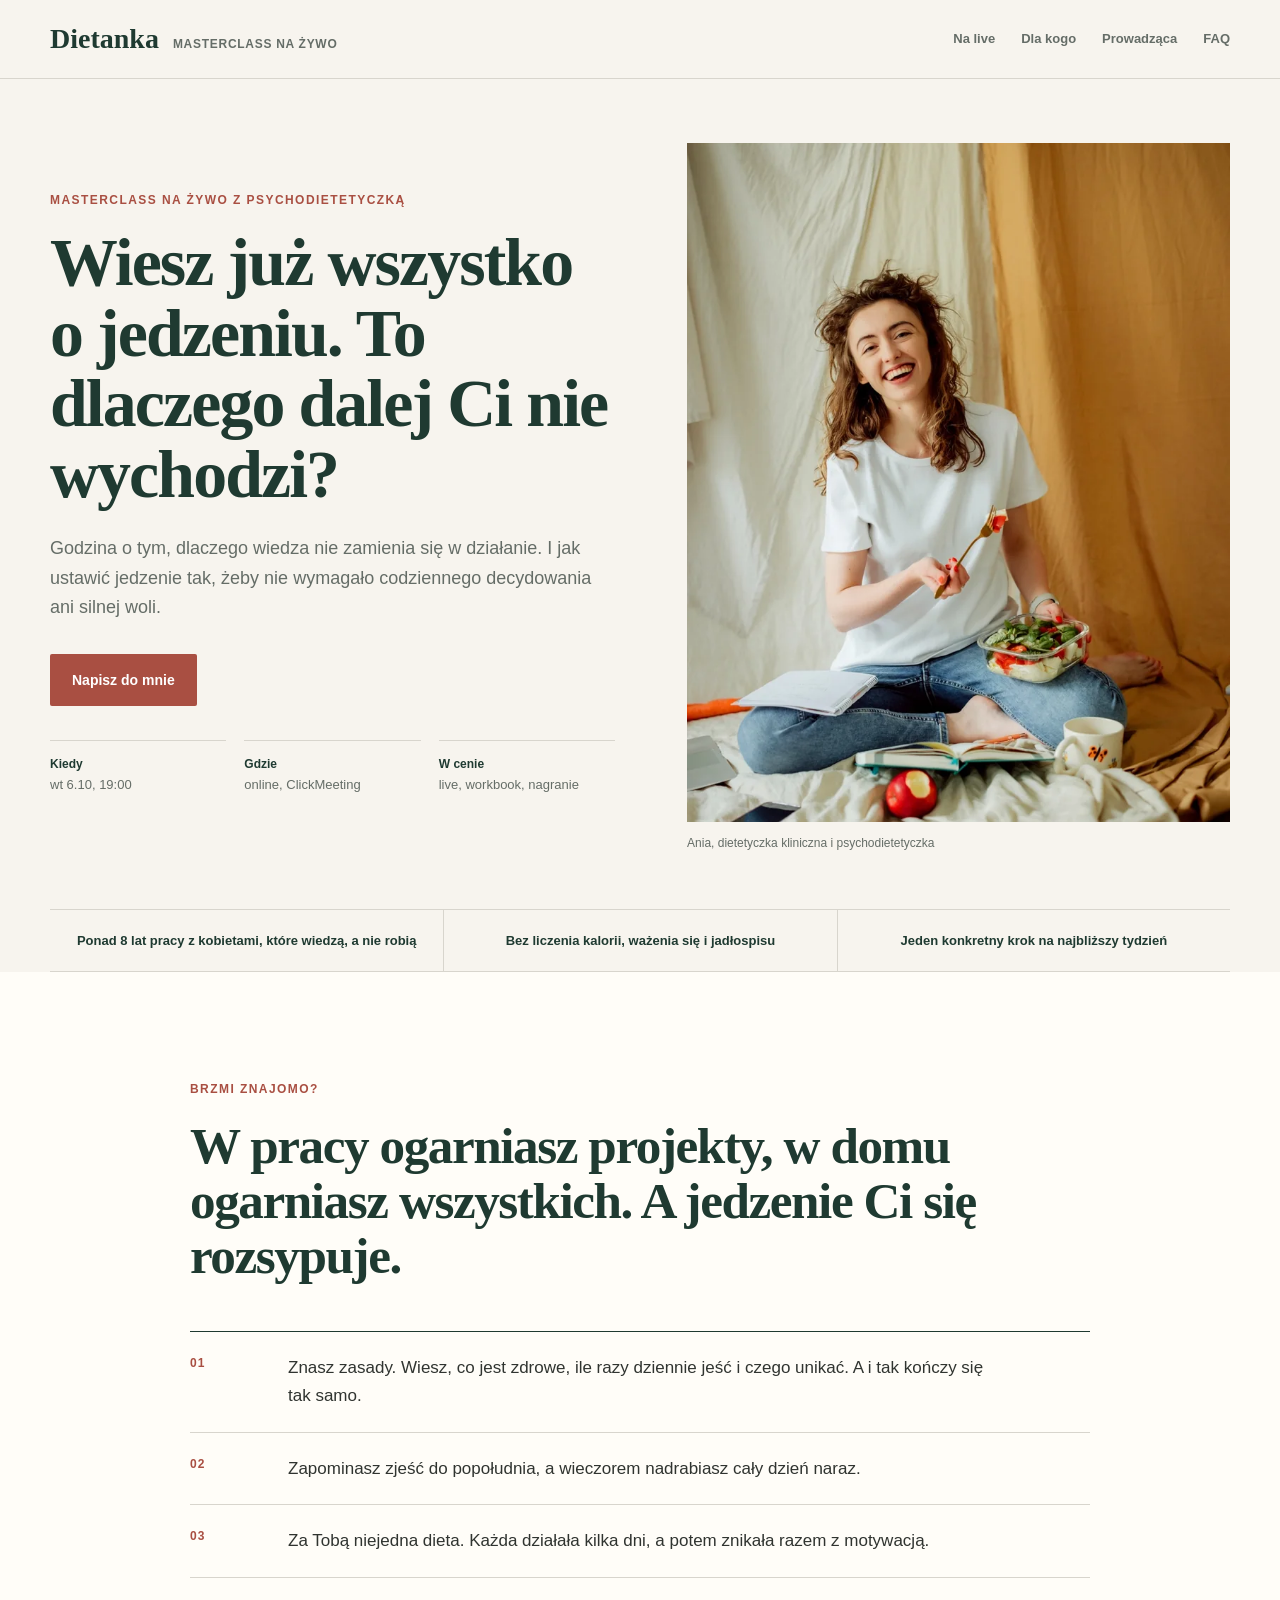
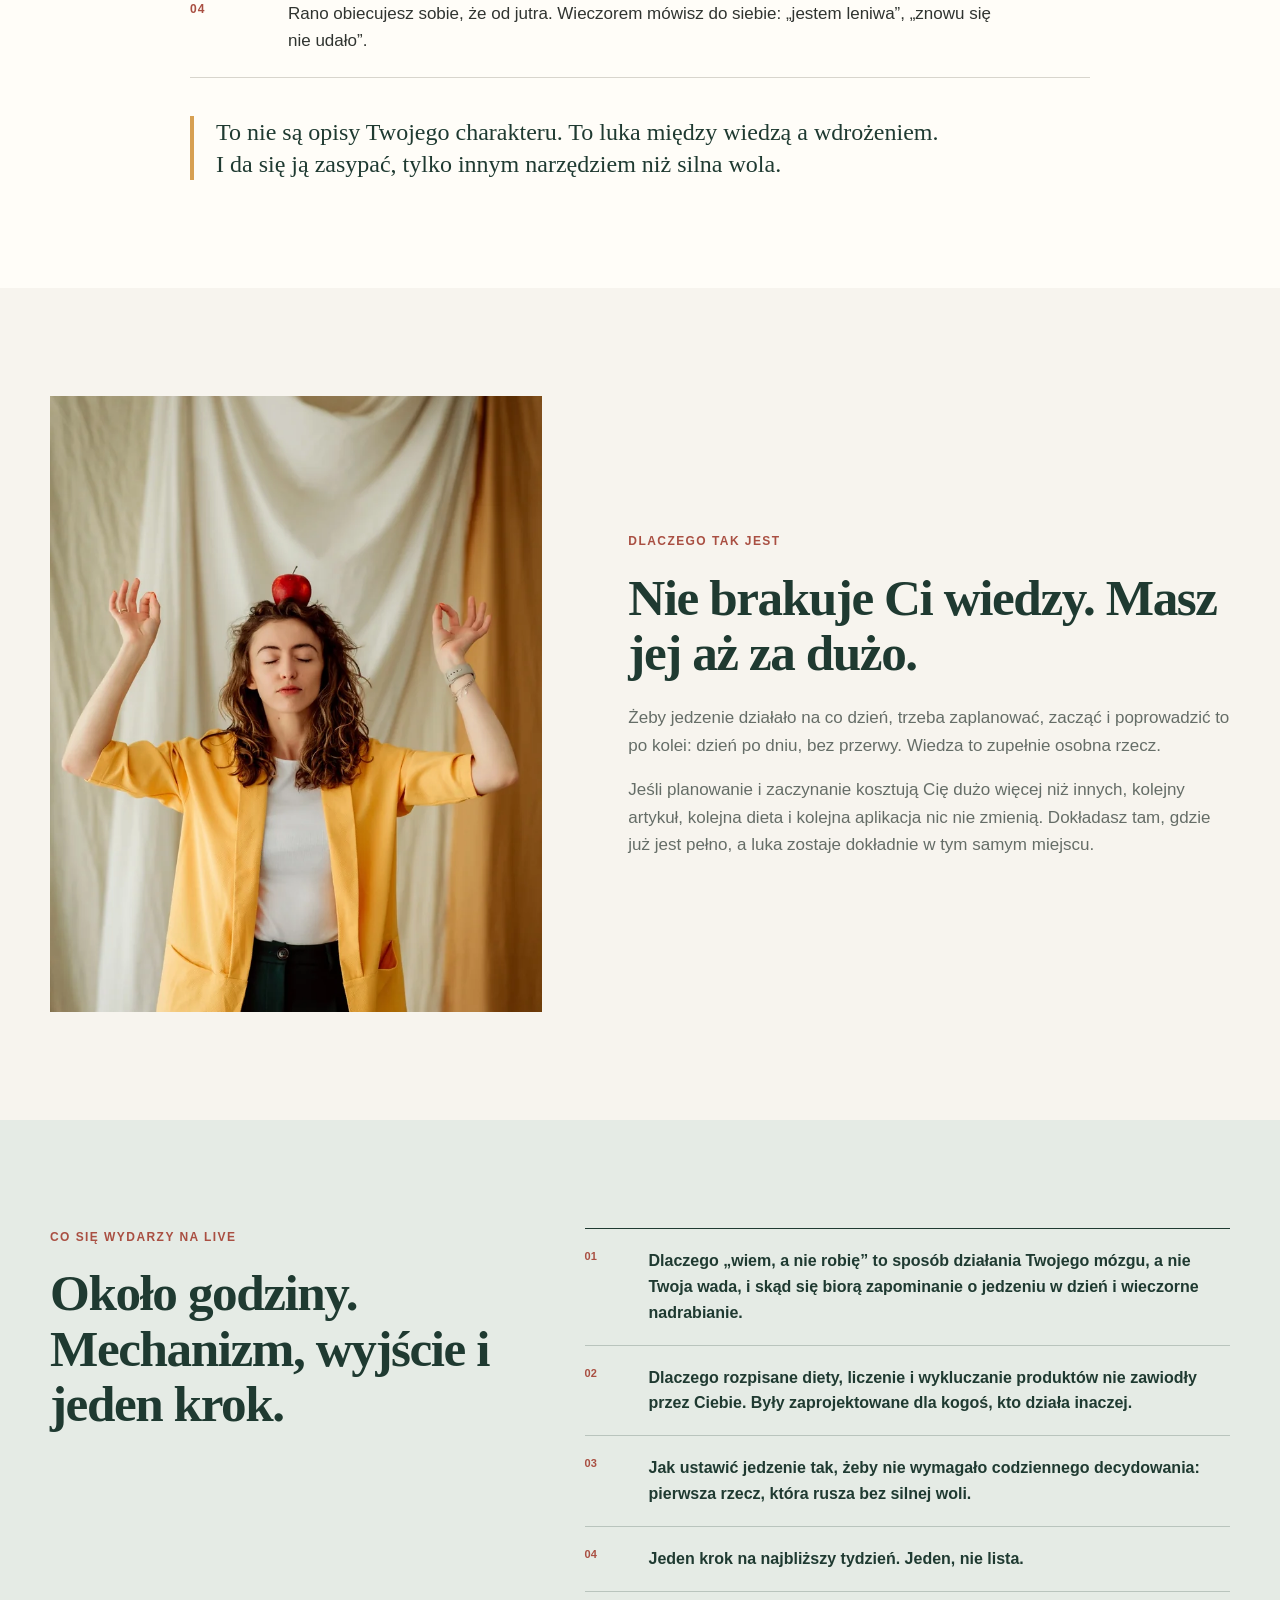
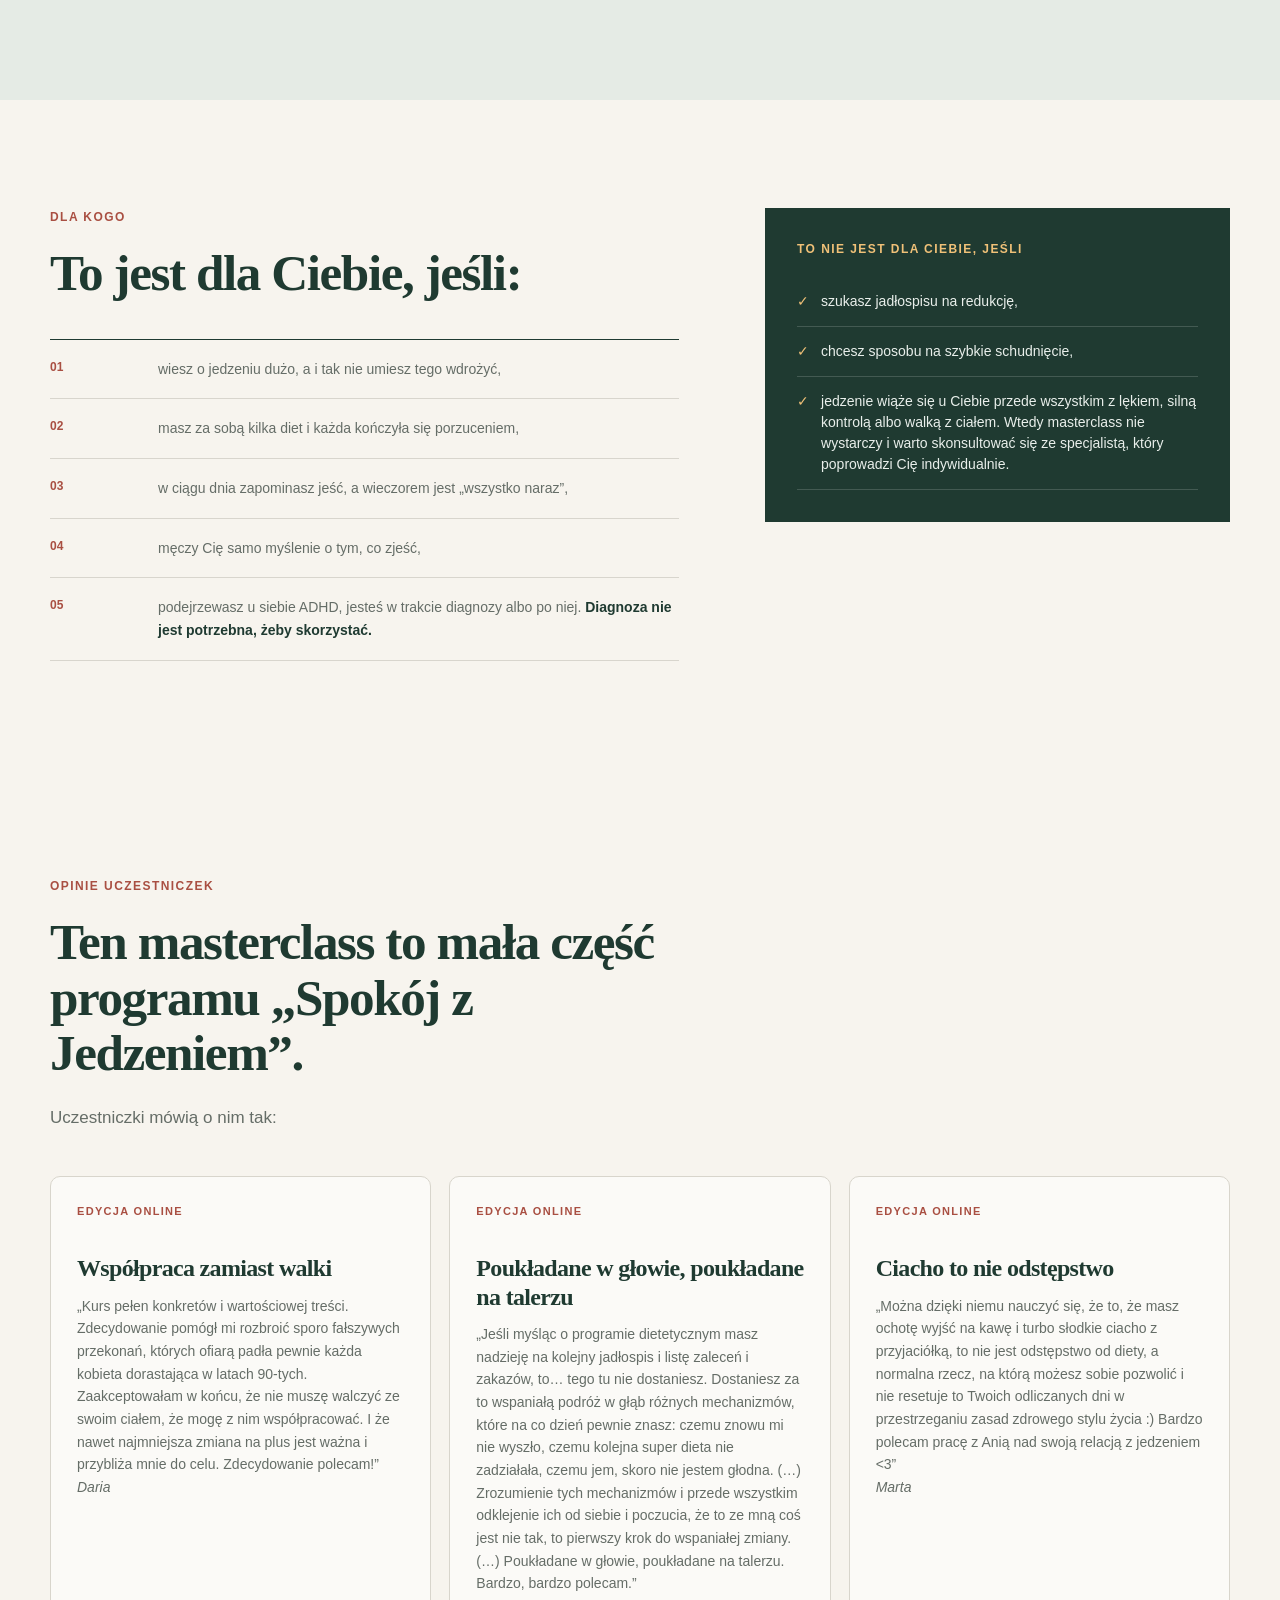
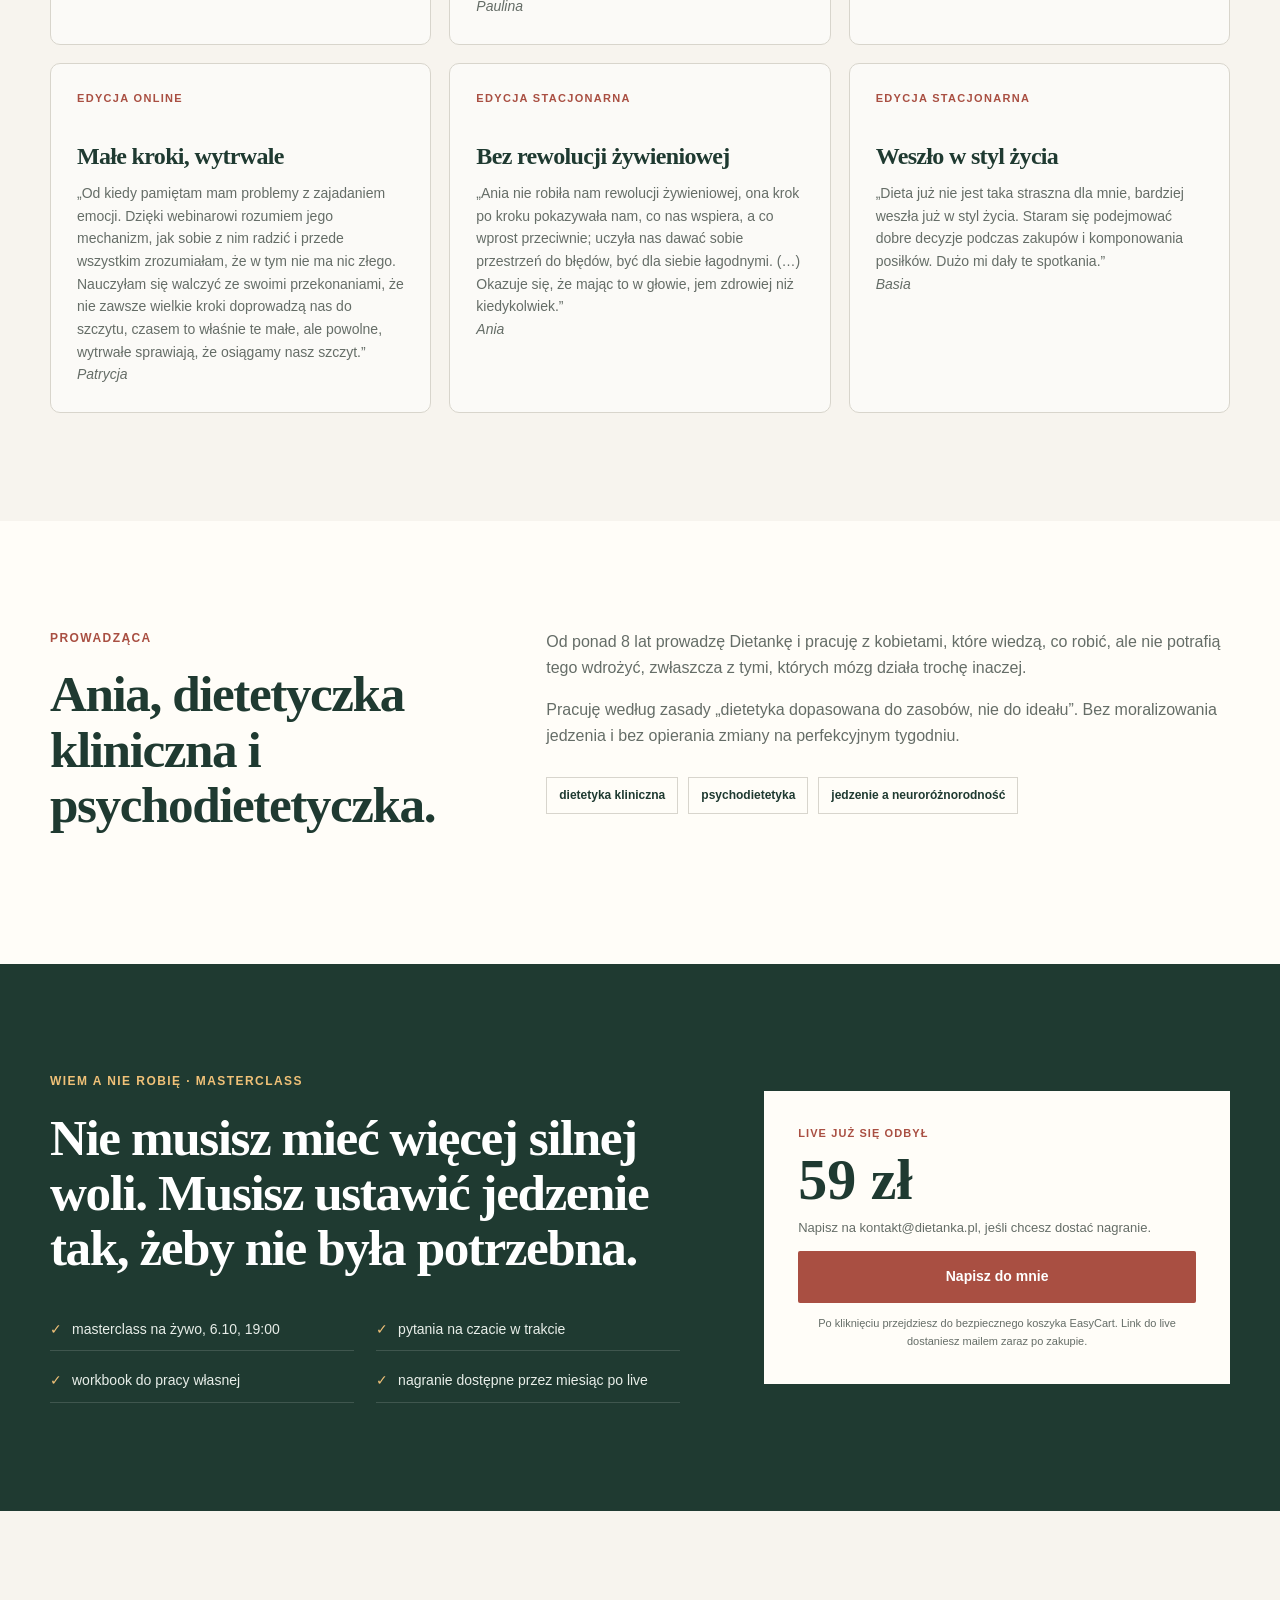
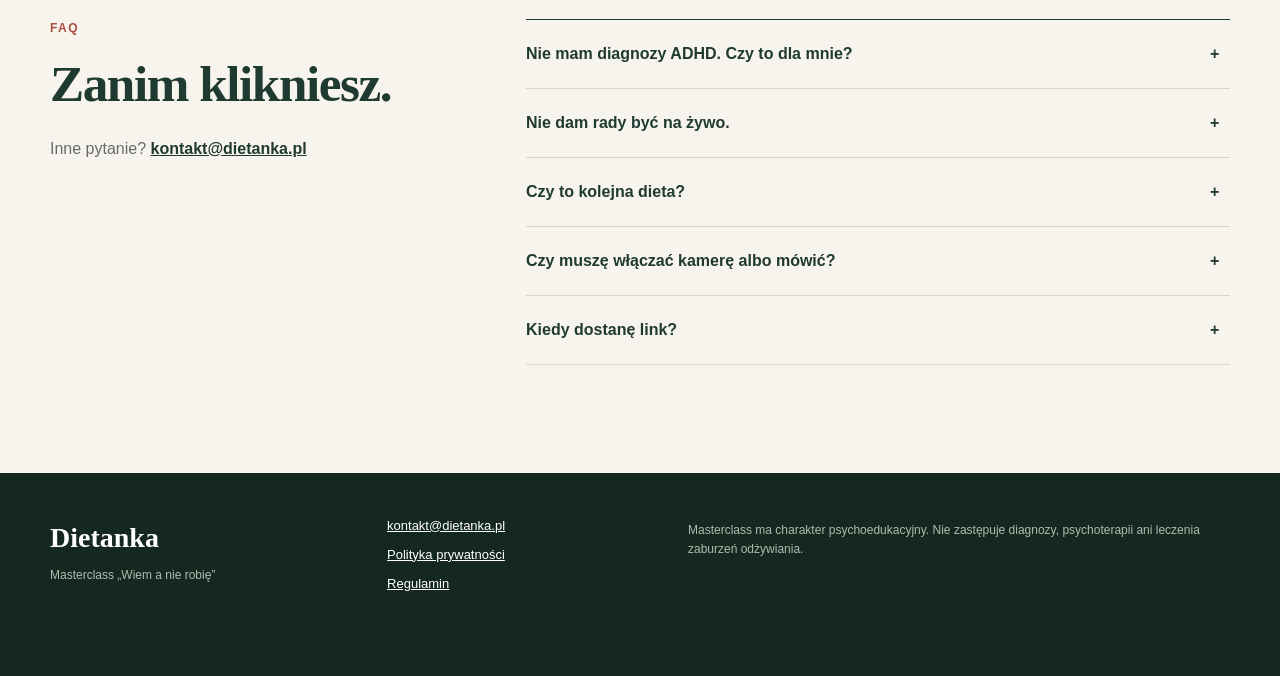
==== commit 5f27de1b: "Landing: bez dlugich myslnikow, Ty/Ciebie wielka litera" ====
--- a/masterclass/index.html
+++ b/masterclass/index.html
@@ -4,12 +4,12 @@
   <meta charset="utf-8">
   <meta name="viewport" content="width=device-width, initial-scale=1">
   <meta name="theme-color" content="#1f3a31">
-  <meta name="description" content="Masterclass na żywo z psychodietetyczką: dlaczego wiesz, co jeść, a dalej ci nie wychodzi. Wtorek 6.10, 19:00, online. 59 zł z workbookiem i nagraniem.">
-  <meta property="og:title" content="Wiesz już wszystko o jedzeniu. To dlaczego dalej ci nie wychodzi?">
+  <meta name="description" content="Masterclass na żywo z psychodietetyczką: dlaczego wiesz, co jeść, a dalej Ci nie wychodzi. Wtorek 6.10, 19:00, online. 59 zł z workbookiem i nagraniem.">
+  <meta property="og:title" content="Wiesz już wszystko o jedzeniu. To dlaczego dalej Ci nie wychodzi?">
   <meta property="og:description" content="Masterclass na żywo · wt 6.10, 19:00 · online · 59 zł (workbook i nagranie w cenie).">
   <meta property="og:type" content="website">
   <meta property="og:image" content="https://ankasad-gif.github.io/szj/assets/ania-hero-1024.webp">
-  <title>Wiem a nie robię — masterclass na żywo | Dietanka</title>
+  <title>Wiem a nie robię: masterclass na żywo | Dietanka</title>
   <style>
 :root {
   --bg: #f7f4ee;
@@ -420,7 +420,7 @@
 
   <header class="site-header">
     <div class="shell header-inner">
-      <a class="brand" href="#top" aria-label="Dietanka — początek strony">
+      <a class="brand" href="#top" aria-label="Dietanka, początek strony">
         <span class="brand-word">Dietanka</span>
         <span class="brand-sub">Masterclass na żywo</span>
       </a>
@@ -438,10 +438,10 @@
       <div class="shell hero-grid">
         <div class="hero-copy">
           <p class="eyebrow">Masterclass na żywo z psychodietetyczką</p>
-          <h1>Wiesz już wszystko o jedzeniu. To dlaczego dalej ci nie wychodzi?</h1>
-          <p class="hero-lead">Godzina o tym, dlaczego wiedza nie zamienia się w działanie — i jak ustawić jedzenie tak, żeby nie wymagało codziennego decydowania ani silnej woli.</p>
-
-          <a class="button button-primary" href="https://cart.easy.tools/checkout/45331335/wiem-a-nie-robie-masterclass" data-cta="hero">Chcę być na live — 59 zł</a>
+          <h1>Wiesz już wszystko o jedzeniu. To dlaczego dalej Ci nie wychodzi?</h1>
+          <p class="hero-lead">Godzina o tym, dlaczego wiedza nie zamienia się w działanie. I jak ustawić jedzenie tak, żeby nie wymagało codziennego decydowania ani silnej woli.</p>
+
+          <a class="button button-primary" href="https://cart.easy.tools/checkout/45331335/wiem-a-nie-robie-masterclass" data-cta="hero">Chcę być na live · 59 zł</a>
 
           <ul class="hero-meta" aria-label="Najważniejsze informacje">
             <li><strong>Kiedy</strong><span>wt 6.10, 19:00</span></li>
@@ -455,7 +455,7 @@
             <source type="image/webp" srcset="../assets/ania-hero-480.webp 480w, ../assets/ania-hero-768.webp 768w, ../assets/ania-hero-1024.webp 1024w" sizes="(max-width: 820px) 100vw, 48vw">
             <img src="../assets/ania-hero.jpg" alt="Ania, prowadząca masterclass, uśmiecha się podczas posiłku" width="1024" height="1536" fetchpriority="high">
           </picture>
-          <figcaption>Ania — dietetyczka kliniczna i psychodietetyczka</figcaption>
+          <figcaption>Ania, dietetyczka kliniczna i psychodietetyczka</figcaption>
         </figure>
       </div>
 
@@ -469,14 +469,14 @@
     <section class="section problem" id="problem">
       <div class="shell narrow-shell">
         <p class="eyebrow">Brzmi znajomo?</p>
-        <h2>W pracy ogarniasz projekty, w domu ogarniasz wszystkich. A jedzenie ci się rozsypuje.</h2>
+        <h2>W pracy ogarniasz projekty, w domu ogarniasz wszystkich. A jedzenie Ci się rozsypuje.</h2>
         <div class="scenario-list">
-          <article><span>01</span><p>Znasz zasady. Wiesz, co jest zdrowe, ile razy dziennie jeść i czego unikać — a i tak kończy się tak samo.</p></article>
+          <article><span>01</span><p>Znasz zasady. Wiesz, co jest zdrowe, ile razy dziennie jeść i czego unikać. A i tak kończy się tak samo.</p></article>
           <article><span>02</span><p>Zapominasz zjeść do popołudnia, a wieczorem nadrabiasz cały dzień naraz.</p></article>
-          <article><span>03</span><p>Za tobą niejedna dieta. Każda działała kilka dni, a potem znikała razem z motywacją.</p></article>
+          <article><span>03</span><p>Za Tobą niejedna dieta. Każda działała kilka dni, a potem znikała razem z motywacją.</p></article>
           <article><span>04</span><p>Rano obiecujesz sobie, że od jutra. Wieczorem mówisz do siebie: „jestem leniwa”, „znowu się nie udało”.</p></article>
         </div>
-        <p class="relief">To nie są opisy twojego charakteru. To luka między wiedzą a wdrożeniem — i da się ją zasypać, tylko innym narzędziem niż silna wola.</p>
+        <p class="relief">To nie są opisy Twojego charakteru. To luka między wiedzą a wdrożeniem. I da się ją zasypać, tylko innym narzędziem niż silna wola.</p>
       </div>
     </section>
 
@@ -491,9 +491,9 @@
 
         <div class="method-copy">
           <p class="eyebrow">Dlaczego tak jest</p>
-          <h2>Nie brakuje ci wiedzy. Masz jej aż za dużo.</h2>
-          <p class="section-lead">Żeby jedzenie działało na co dzień, trzeba zaplanować, zacząć i poprowadzić to po kolei — dzień po dniu, bez przerwy. Wiedza to zupełnie osobna rzecz.</p>
-          <p class="section-lead">Jeśli planowanie i zaczynanie kosztują cię dużo więcej niż innych, kolejny artykuł, kolejna dieta i kolejna aplikacja nic nie zmienią. Dokładasz tam, gdzie już jest pełno, a luka zostaje dokładnie w tym samym miejscu.</p>
+          <h2>Nie brakuje Ci wiedzy. Masz jej aż za dużo.</h2>
+          <p class="section-lead">Żeby jedzenie działało na co dzień, trzeba zaplanować, zacząć i poprowadzić to po kolei: dzień po dniu, bez przerwy. Wiedza to zupełnie osobna rzecz.</p>
+          <p class="section-lead">Jeśli planowanie i zaczynanie kosztują Cię dużo więcej niż innych, kolejny artykuł, kolejna dieta i kolejna aplikacja nic nie zmienią. Dokładasz tam, gdzie już jest pełno, a luka zostaje dokładnie w tym samym miejscu.</p>
         </div>
       </div>
     </section>
@@ -505,8 +505,8 @@
           <h2>Około godziny. Mechanizm, wyjście i jeden krok.</h2>
         </div>
         <div class="outcome-list">
-          <article><span>01</span><p>Dlaczego „wiem, a nie robię” to sposób działania twojego mózgu, a nie twoja wada — i skąd się biorą zapominanie o jedzeniu w dzień i wieczorne nadrabianie.</p></article>
-          <article><span>02</span><p>Dlaczego rozpisane diety, liczenie i wykluczanie produktów nie zawiodły przez ciebie — były zaprojektowane dla kogoś, kto działa inaczej.</p></article>
+          <article><span>01</span><p>Dlaczego „wiem, a nie robię” to sposób działania Twojego mózgu, a nie Twoja wada, i skąd się biorą zapominanie o jedzeniu w dzień i wieczorne nadrabianie.</p></article>
+          <article><span>02</span><p>Dlaczego rozpisane diety, liczenie i wykluczanie produktów nie zawiodły przez Ciebie. Były zaprojektowane dla kogoś, kto działa inaczej.</p></article>
           <article><span>03</span><p>Jak ustawić jedzenie tak, żeby nie wymagało codziennego decydowania: pierwsza rzecz, która rusza bez silnej woli.</p></article>
           <article><span>04</span><p>Jeden krok na najbliższy tydzień. Jeden, nie lista.</p></article>
         </div>
@@ -517,21 +517,21 @@
       <div class="shell participation-grid">
         <div>
           <p class="eyebrow">Dla kogo</p>
-          <h2>To jest dla ciebie, jeśli:</h2>
+          <h2>To jest dla Ciebie, jeśli:</h2>
           <div class="timeline">
             <div><time>01</time><p>wiesz o jedzeniu dużo, a i tak nie umiesz tego wdrożyć,</p></div>
             <div><time>02</time><p>masz za sobą kilka diet i każda kończyła się porzuceniem,</p></div>
             <div><time>03</time><p>w ciągu dnia zapominasz jeść, a wieczorem jest „wszystko naraz”,</p></div>
-            <div><time>04</time><p>męczy cię samo myślenie o tym, co zjeść,</p></div>
+            <div><time>04</time><p>męczy Cię samo myślenie o tym, co zjeść,</p></div>
             <div><time>05</time><p>podejrzewasz u siebie ADHD, jesteś w trakcie diagnozy albo po niej. <strong>Diagnoza nie jest potrzebna, żeby skorzystać.</strong></p></div>
           </div>
         </div>
         <aside class="safety-panel" aria-label="Dla kogo to nie jest">
-          <p class="eyebrow">To nie jest dla ciebie, jeśli</p>
+          <p class="eyebrow">To nie jest dla Ciebie, jeśli</p>
           <ul>
             <li>szukasz jadłospisu na redukcję,</li>
             <li>chcesz sposobu na szybkie schudnięcie,</li>
-            <li>jedzenie wiąże się u ciebie przede wszystkim z lękiem, silną kontrolą albo walką z ciałem — wtedy masterclass nie wystarczy i warto skonsultować się ze specjalistą, który poprowadzi cię indywidualnie.</li>
+            <li>jedzenie wiąże się u Ciebie przede wszystkim z lękiem, silną kontrolą albo walką z ciałem. Wtedy masterclass nie wystarczy i warto skonsultować się ze specjalistą, który poprowadzi Cię indywidualnie.</li>
           </ul>
         </aside>
       </div>
@@ -547,12 +547,12 @@
           </div>
         </div>
         <div class="proof-grid">
-          <article><span>EDYCJA ONLINE</span><h3>Współpraca zamiast walki</h3><p>„Kurs pełen konkretów i wartościowej treści. Zdecydowanie pomógł mi rozbroić sporo fałszywych przekonań, których ofiarą padła pewnie każda kobieta dorastająca w latach 90-tych. Zaakceptowałam w końcu, że nie muszę walczyć ze swoim ciałem, że mogę z nim współpracować. I że nawet najmniejsza zmiana na plus jest ważna i przybliża mnie do celu. Zdecydowanie polecam!” <em>— Daria</em></p></article>
-          <article><span>EDYCJA ONLINE</span><h3>Poukładane w głowie, poukładane na talerzu</h3><p>„Jeśli myśląc o programie dietetycznym masz nadzieję na kolejny jadłospis i listę zaleceń i zakazów, to… tego tu nie dostaniesz. Dostaniesz za to wspaniałą podróż w głąb różnych mechanizmów, które na co dzień pewnie znasz: czemu znowu mi nie wyszło, czemu kolejna super dieta nie zadziałała, czemu jem, skoro nie jestem głodna. (…) Zrozumienie tych mechanizmów i przede wszystkim odklejenie ich od siebie i poczucia, że to ze mną coś jest nie tak, to pierwszy krok do wspaniałej zmiany. (…) Poukładane w głowie, poukładane na talerzu. Bardzo, bardzo polecam.” <em>— Paulina</em></p></article>
-          <article><span>EDYCJA ONLINE</span><h3>Ciacho to nie odstępstwo</h3><p>„Można dzięki niemu nauczyć się, że to, że masz ochotę wyjść na kawę i turbo słodkie ciacho z przyjaciółką, to nie jest odstępstwo od diety, a normalna rzecz, na którą możesz sobie pozwolić i nie resetuje to Twoich odliczanych dni w przestrzeganiu zasad zdrowego stylu życia :) Bardzo polecam pracę z Anią nad swoją relacją z jedzeniem &lt;3” <em>— Marta</em></p></article>
-          <article><span>EDYCJA ONLINE</span><h3>Małe kroki, wytrwale</h3><p>„Od kiedy pamiętam mam problemy z zajadaniem emocji. Dzięki webinarowi rozumiem jego mechanizm, jak sobie z nim radzić i przede wszystkim zrozumiałam, że w tym nie ma nic złego. Nauczyłam się walczyć ze swoimi przekonaniami, że nie zawsze wielkie kroki doprowadzą nas do szczytu, czasem to właśnie te małe, ale powolne, wytrwałe sprawiają, że osiągamy nasz szczyt.” <em>— Patrycja</em></p></article>
-          <article><span>EDYCJA STACJONARNA</span><h3>Bez rewolucji żywieniowej</h3><p>„Ania nie robiła nam rewolucji żywieniowej — ona krok po kroku pokazywała nam, co nas wspiera, a co wprost przeciwnie; uczyła nas dawać sobie przestrzeń do błędów, być dla siebie łagodnymi. (…) Okazuje się, że mając to w głowie, jem zdrowiej niż kiedykolwiek.” <em>— Ania</em></p></article>
-          <article><span>EDYCJA STACJONARNA</span><h3>Weszło w styl życia</h3><p>„Dieta już nie jest taka straszna dla mnie, bardziej weszła już w styl życia. Staram się podejmować dobre decyzje podczas zakupów i komponowania posiłków. Dużo mi dały te spotkania.” <em>— Basia</em></p></article>
+          <article><span>EDYCJA ONLINE</span><h3>Współpraca zamiast walki</h3><p>„Kurs pełen konkretów i wartościowej treści. Zdecydowanie pomógł mi rozbroić sporo fałszywych przekonań, których ofiarą padła pewnie każda kobieta dorastająca w latach 90-tych. Zaakceptowałam w końcu, że nie muszę walczyć ze swoim ciałem, że mogę z nim współpracować. I że nawet najmniejsza zmiana na plus jest ważna i przybliża mnie do celu. Zdecydowanie polecam!”<br><em>Daria</em></p></article>
+          <article><span>EDYCJA ONLINE</span><h3>Poukładane w głowie, poukładane na talerzu</h3><p>„Jeśli myśląc o programie dietetycznym masz nadzieję na kolejny jadłospis i listę zaleceń i zakazów, to… tego tu nie dostaniesz. Dostaniesz za to wspaniałą podróż w głąb różnych mechanizmów, które na co dzień pewnie znasz: czemu znowu mi nie wyszło, czemu kolejna super dieta nie zadziałała, czemu jem, skoro nie jestem głodna. (…) Zrozumienie tych mechanizmów i przede wszystkim odklejenie ich od siebie i poczucia, że to ze mną coś jest nie tak, to pierwszy krok do wspaniałej zmiany. (…) Poukładane w głowie, poukładane na talerzu. Bardzo, bardzo polecam.”<br><em>Paulina</em></p></article>
+          <article><span>EDYCJA ONLINE</span><h3>Ciacho to nie odstępstwo</h3><p>„Można dzięki niemu nauczyć się, że to, że masz ochotę wyjść na kawę i turbo słodkie ciacho z przyjaciółką, to nie jest odstępstwo od diety, a normalna rzecz, na którą możesz sobie pozwolić i nie resetuje to Twoich odliczanych dni w przestrzeganiu zasad zdrowego stylu życia :) Bardzo polecam pracę z Anią nad swoją relacją z jedzeniem &lt;3”<br><em>Marta</em></p></article>
+          <article><span>EDYCJA ONLINE</span><h3>Małe kroki, wytrwale</h3><p>„Od kiedy pamiętam mam problemy z zajadaniem emocji. Dzięki webinarowi rozumiem jego mechanizm, jak sobie z nim radzić i przede wszystkim zrozumiałam, że w tym nie ma nic złego. Nauczyłam się walczyć ze swoimi przekonaniami, że nie zawsze wielkie kroki doprowadzą nas do szczytu, czasem to właśnie te małe, ale powolne, wytrwałe sprawiają, że osiągamy nasz szczyt.”<br><em>Patrycja</em></p></article>
+          <article><span>EDYCJA STACJONARNA</span><h3>Bez rewolucji żywieniowej</h3><p>„Ania nie robiła nam rewolucji żywieniowej, ona krok po kroku pokazywała nam, co nas wspiera, a co wprost przeciwnie; uczyła nas dawać sobie przestrzeń do błędów, być dla siebie łagodnymi. (…) Okazuje się, że mając to w głowie, jem zdrowiej niż kiedykolwiek.”<br><em>Ania</em></p></article>
+          <article><span>EDYCJA STACJONARNA</span><h3>Weszło w styl życia</h3><p>„Dieta już nie jest taka straszna dla mnie, bardziej weszła już w styl życia. Staram się podejmować dobre decyzje podczas zakupów i komponowania posiłków. Dużo mi dały te spotkania.”<br><em>Basia</em></p></article>
         </div>
       </div>
     </section>
@@ -561,10 +561,10 @@
       <div class="shell about-grid">
         <div>
           <p class="eyebrow">Prowadząca</p>
-          <h2>Ania — dietetyczka kliniczna i psychodietetyczka.</h2>
+          <h2>Ania, dietetyczka kliniczna i psychodietetyczka.</h2>
         </div>
         <div class="about-copy">
-          <p>Od ponad 8 lat prowadzę Dietankę i pracuję z kobietami, które wiedzą, co robić, ale nie potrafią tego wdrożyć — zwłaszcza z tymi, których mózg działa trochę inaczej.</p>
+          <p>Od ponad 8 lat prowadzę Dietankę i pracuję z kobietami, które wiedzą, co robić, ale nie potrafią tego wdrożyć, zwłaszcza z tymi, których mózg działa trochę inaczej.</p>
           <p>Pracuję według zasady „dietetyka dopasowana do zasobów, nie do ideału”. Bez moralizowania jedzenia i bez opierania zmiany na perfekcyjnym tygodniu.</p>
           <div class="credential-row" aria-label="Obszary pracy">
             <span>dietetyka kliniczna</span>
@@ -592,7 +592,7 @@
           <p class="price-label">Masterclass na żywo</p>
           <div class="price-row"><strong>59 zł</strong></div>
           <p class="price-meta">wtorek 6.10 · 19:00 · online (ClickMeeting)</p>
-          <a class="button button-primary button-wide" href="https://cart.easy.tools/checkout/45331335/wiem-a-nie-robie-masterclass" data-cta="price">Zapisuję się — 59 zł</a>
+          <a class="button button-primary button-wide" href="https://cart.easy.tools/checkout/45331335/wiem-a-nie-robie-masterclass" data-cta="price">Zapisuję się · 59 zł</a>
           <p class="checkout-note">Po kliknięciu przejdziesz do bezpiecznego koszyka EasyCart. Link do live dostaniesz mailem zaraz po zakupie.</p>
         </div>
       </div>
@@ -607,9 +607,9 @@
         </div>
         <div class="faq-list">
           <details><summary>Nie mam diagnozy ADHD. Czy to dla mnie?<span aria-hidden="true">+</span></summary><p>Tak. Mówię o tym, jak działa wdrażanie nawyków i co je blokuje. Jeśli rozpoznajesz się w opisie powyżej, skorzystasz niezależnie od diagnozy.</p></details>
-          <details><summary>Nie dam rady być na żywo.<span aria-hidden="true">+</span></summary><p>Dostaniesz nagranie, dostępne przez miesiąc po live, i workbook — możesz obejrzeć w swoim tempie.</p></details>
-          <details><summary>Czy to kolejna dieta?<span aria-hidden="true">+</span></summary><p>Nie. Nie dostaniesz jadłospisu ani liczb do pilnowania. Dostaniesz sposób ustawienia jedzenia, który zdejmuje z ciebie codzienne decydowanie.</p></details>
-          <details><summary>Czy muszę włączać kamerę albo mówić?<span aria-hidden="true">+</span></summary><p>Nie. Kamera i mikrofon zostają wyłączone, a pytania zadajesz na czacie — możesz też tylko słuchać.</p></details>
+          <details><summary>Nie dam rady być na żywo.<span aria-hidden="true">+</span></summary><p>Dostaniesz nagranie, dostępne przez miesiąc po live, i workbook, więc możesz obejrzeć w swoim tempie.</p></details>
+          <details><summary>Czy to kolejna dieta?<span aria-hidden="true">+</span></summary><p>Nie. Nie dostaniesz jadłospisu ani liczb do pilnowania. Dostaniesz sposób ustawienia jedzenia, który zdejmuje z Ciebie codzienne decydowanie.</p></details>
+          <details><summary>Czy muszę włączać kamerę albo mówić?<span aria-hidden="true">+</span></summary><p>Nie. Kamera i mikrofon zostają wyłączone, a pytania zadajesz na czacie. Możesz też tylko słuchać.</p></details>
           <details><summary>Kiedy dostanę link?<span aria-hidden="true">+</span></summary><p>Zaraz po zakupie mailem. Workbook wyślę w dniu spotkania.</p></details>
         </div>
       </div>
